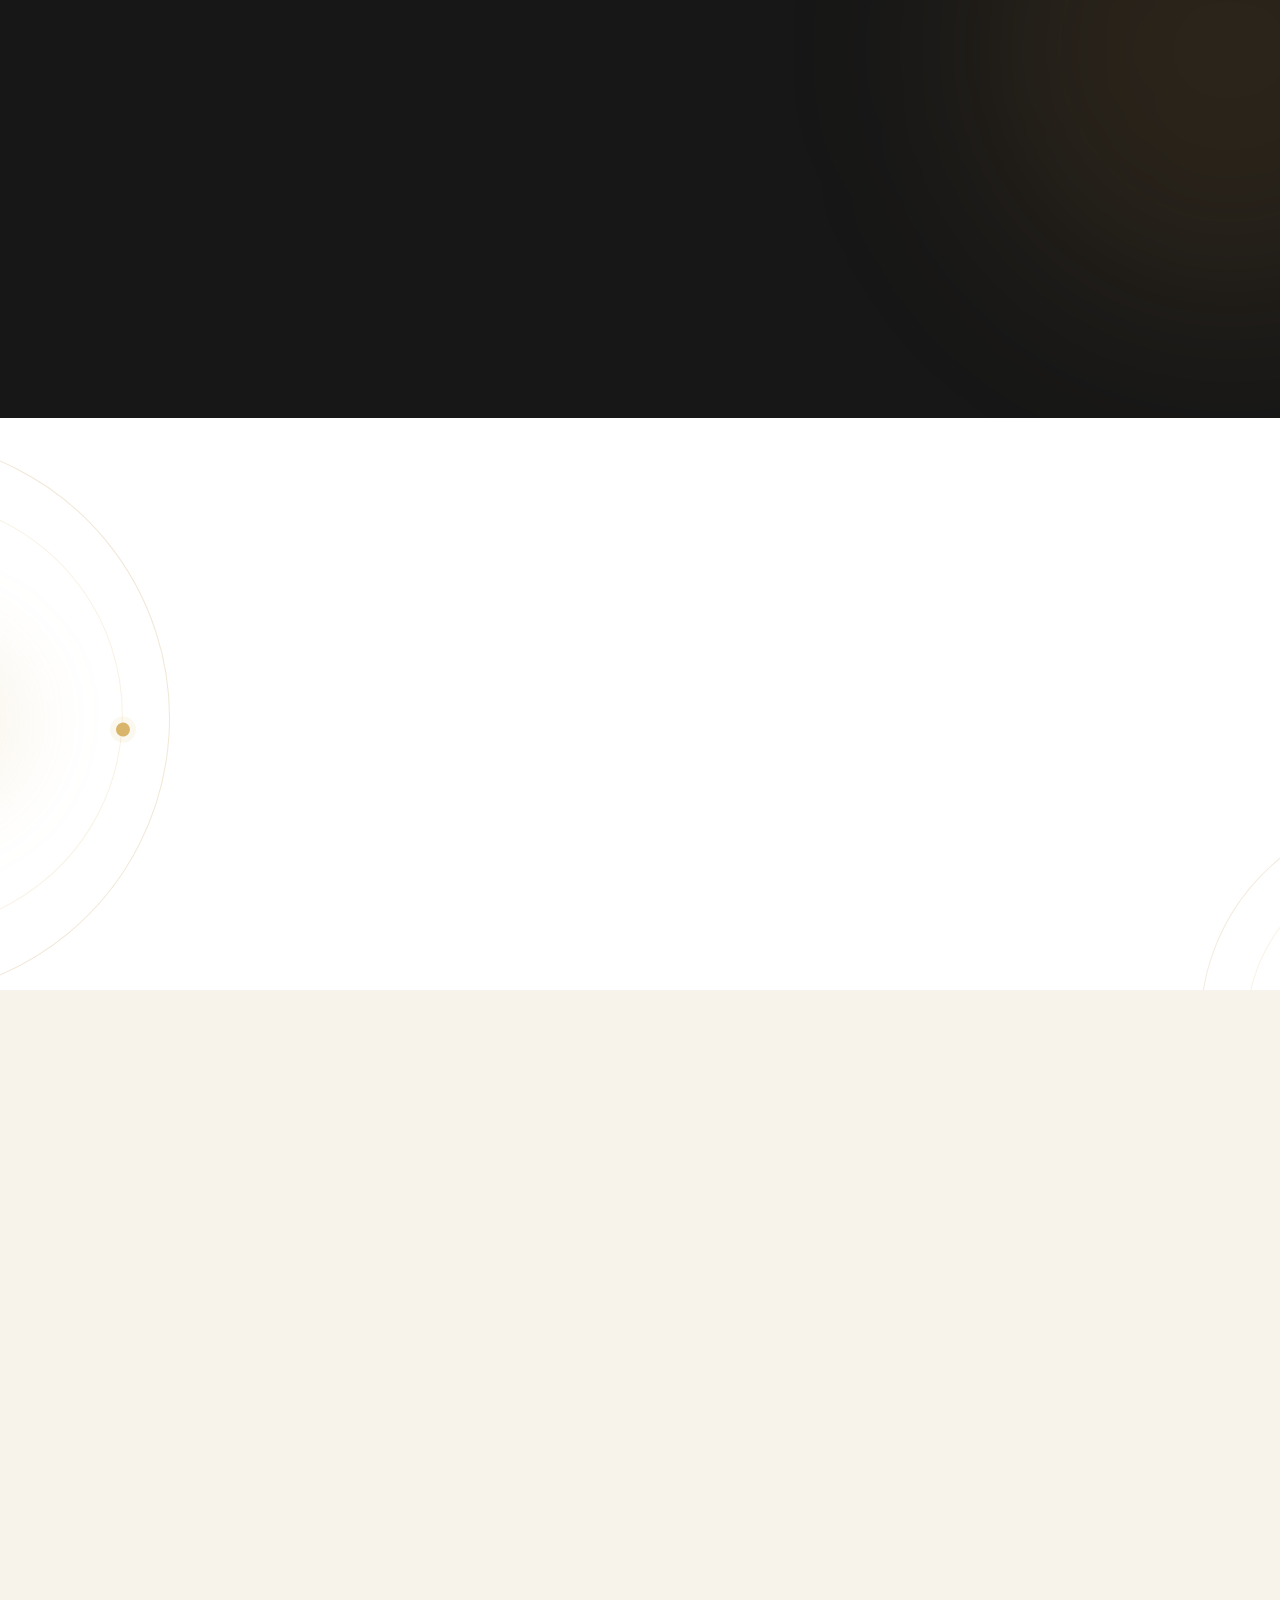
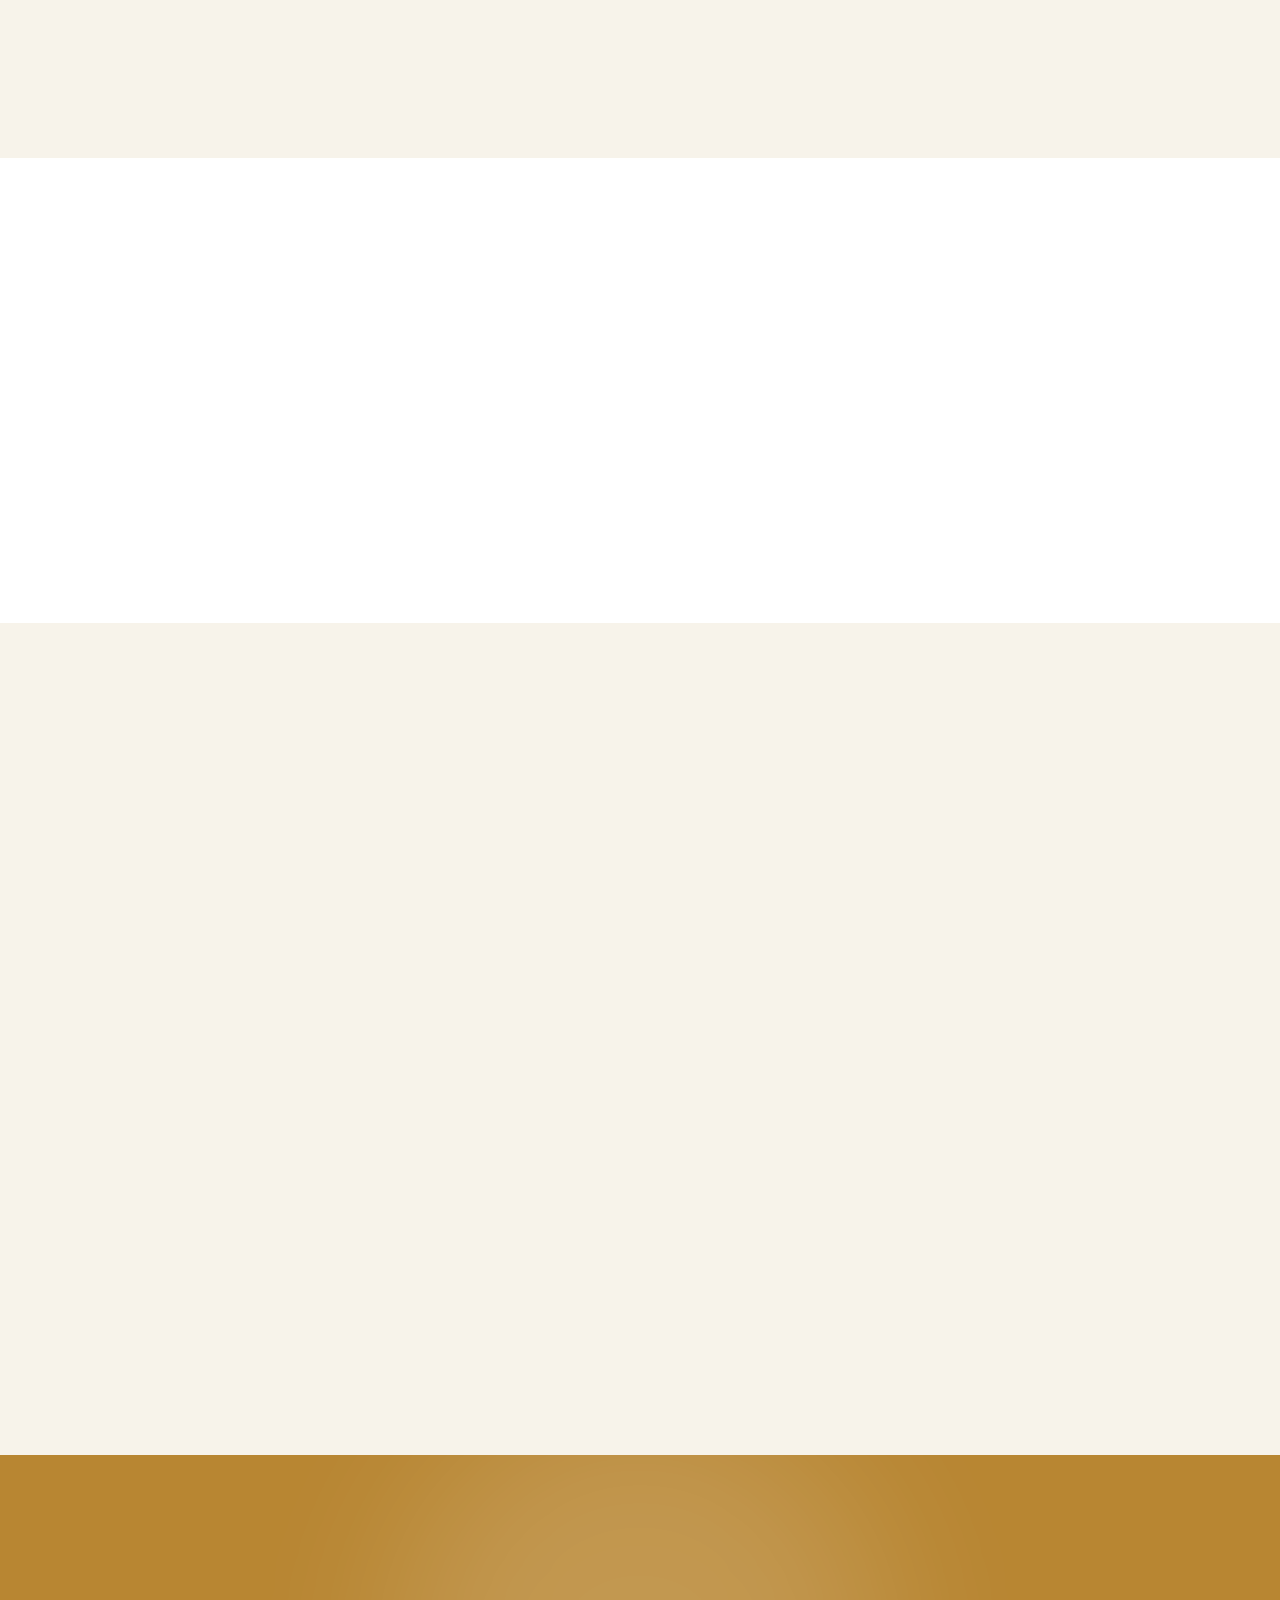
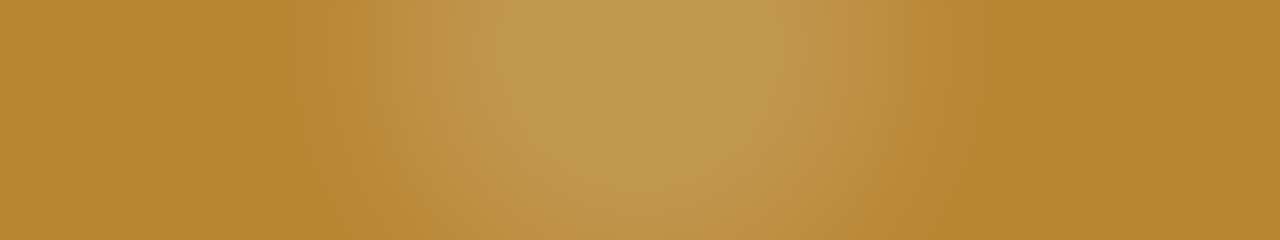
==== about.html @ b4f4b282 "Add files via upload" ====
<!DOCTYPE html>
<html lang="en">

<head>

    <meta charset="UTF-8">

    <meta name="viewport"
        content="width=device-width, initial-scale=1.0">


    <!-- =====================================================
         SEO
         ===================================================== -->

    <meta name="description"
        content="Learn about AI Matrix Institute, a technology-focused education institute built around strong foundations, practical learning and modern technology education.">

    <meta name="keywords"
        content="AI Matrix Institute, Artificial Intelligence Institute, Machine Learning Institute, Data Science Institute, Generative AI Education">

    <meta name="author"
        content="AI Matrix Institute">


    <title>
        About | AI Matrix Institute
    </title>


    <!-- =====================================================
         STYLESHEET
         ===================================================== -->

    <link rel="stylesheet"
        href="css/style.css">


    <!-- =====================================================
         GOOGLE FONTS
         ===================================================== -->

    <link rel="preconnect"
        href="https://fonts.googleapis.com">

    <link rel="preconnect"
        href="https://fonts.gstatic.com"
        crossorigin>

    <link
        href="https://fonts.googleapis.com/css2?family=DM+Sans:wght@400;500;600;700&family=Playfair+Display:wght@500;600;700&display=swap"
        rel="stylesheet">

</head>


<body>


    <!-- =====================================================
         SHARED NAVBAR
         ===================================================== -->

    <div id="site-navbar"></div>



    <!-- =====================================================
         MAIN CONTENT
         ===================================================== -->

    <main>


        <!-- =================================================
             ABOUT HERO
             ================================================= -->

        <section class="page-hero about-page-hero">

            <div class="container page-hero-grid">


                <div class="page-hero-content reveal">


                    <!-- ================= EYEBROW ================= -->

                    <div class="eyebrow">

                        <span class="eyebrow-line"></span>

                        <span>
                            ABOUT AI MATRIX INSTITUTE
                        </span>

                    </div>



                    <!-- ================= HEADING ================= -->

                    <h1
                        class="about-hero-title"
                        style="
                            font-size: clamp(3rem, 5.5vw, 5.4rem);
                            line-height: 0.98;
                        "
                    >

                        <span class="about-hero-line">
                            Building the minds
                        </span>

                        <span class="about-hero-line">
                            behind tomorrow's technology.
                        </span>

                    </h1>



                    <!-- ================= DESCRIPTION ================= -->

                    <p>

                        A technology-focused learning institution
                        built around strong foundations, practical
                        learning and the skills needed to navigate
                        a rapidly evolving technological world.

                    </p>

                </div>

            </div>

        </section>



        <!-- =================================================
             OUR WHY
             ================================================= -->

        <section class="about-story section">

            <!-- ================= DECORATIVE ORBITS ================= -->

            <div class="about-story-decoration about-story-orbit-left">
                <span></span>
            </div>

            <div class="about-story-decoration about-story-orbit-right">
                <span></span>
            </div>


            <div class="container about-story-grid">


                <!-- ================= SECTION HEADING ================= -->

                <div class="about-story-heading reveal">


                    <!-- ================= DECORATIVE LABEL ================= -->

                    <div class="about-story-label">

                        <span class="about-story-label-line"></span>

                        <span>
                            OUR WHY
                        </span>

                    </div>



                    <!-- ================= HEADING ================= -->

                    <h2 class="about-story-title">

                        Technology is changing.

                        <span>
                            Education must keep up.
                        </span>

                    </h2>



                    <!-- ================= DECORATIVE ACCENT ================= -->

                    <div class="about-story-accent">

                        <span class="about-story-accent-dot"></span>

                        <span class="about-story-accent-line"></span>

                    </div>

                </div>



                <!-- ================= CONTENT ================= -->

                <div class="about-story-content reveal">

                    <p>

                        AI Matrix Institute is a technology-focused
                        education initiative built around a simple belief:
                        learning technology should go beyond theory.

                    </p>


                    <p>

                        Students often learn concepts in an academic
                        environment but have limited opportunities to
                        apply those concepts through practical work.
                        At the same time, Artificial Intelligence and
                        emerging technologies are rapidly changing the
                        skills required in the modern workplace.

                    </p>


                    <p>

                        We aim to bridge this gap by combining strong
                        conceptual foundations with practical learning,
                        helping learners understand technology and
                        develop the ability to apply what they learn.

                    </p>

                </div>

            </div>

        </section>



        <!-- =================================================
             WHY AI MATRIX INSTITUTE
             ================================================= -->

        <section class="about-name section">

            <div class="container">


                <!-- ================= INTRO ================= -->

                <div class="about-name-intro reveal">

                    <span class="small-label">
                        WHY AI MATRIX INSTITUTE
                    </span>


                    <h2>

                        AI is the technology.

                        <span>
                            Matrix is the foundation.
                        </span>

                    </h2>


                    <p>

                        The name reflects the relationship between
                        modern intelligent technology and the fundamental
                        disciplines that make it possible.

                    </p>

                </div>



                <!-- ================= AI + MATRIX CONCEPT ================= -->

                <div class="ai-matrix-concept reveal">


                    <!-- ================= AI ================= -->

                    <div class="ai-matrix-block ai-matrix-ai">

                        <div class="ai-matrix-label">
                            AI
                        </div>


                        <div class="ai-matrix-description">

                            <span>
                                THE TECHNOLOGY
                            </span>


                            <p>

                                Artificial Intelligence, Machine Learning,
                                Generative AI, Automation and emerging
                                technologies.

                            </p>

                        </div>

                    </div>



                    <!-- ================= CONNECTION ================= -->

                    <div class="ai-matrix-connector">

                        <span>
                            +
                        </span>

                    </div>



                    <!-- ================= MATRIX ================= -->

                    <div class="ai-matrix-block ai-matrix-foundation">

                        <div class="ai-matrix-label">
                            MATRIX
                        </div>


                        <div class="ai-matrix-description">

                            <span>
                                THE FOUNDATION
                            </span>


                            <p>

                                Mathematics, logic, data, algorithms,
                                programming and systems thinking.

                            </p>

                        </div>

                    </div>

                </div>

            </div>

        </section>



        <!-- =================================================
             LEARNING THROUGH DOING
             ================================================= -->

        <section class="about-practice section">

            <div class="container about-practice-grid">


                <!-- ================= HEADING ================= -->

                <div class="about-practice-heading reveal">

                    <span class="small-label">
                        LEARNING THROUGH DOING
                    </span>


                    <h2>

                        Practical learning

                        <span>
                            starts from day one.
                        </span>

                    </h2>

                </div>



                <!-- ================= CONTENT ================= -->

                <div class="about-practice-content reveal">

                    <p>

                        Practical work should not be something that happens
                        only after the theory is finished.

                    </p>


                    <p>

                        At AI Matrix Institute, learners are encouraged to
                        apply concepts throughout their learning journey.
                        Smaller <strong>tasks</strong> help reinforce
                        individual concepts and develop practical
                        understanding from the beginning.

                    </p>


                    <p>

                        Larger <strong>projects</strong> bring multiple
                        concepts together and give learners the opportunity
                        to apply what they have learned in a more complete
                        context.

                    </p>

                </div>

            </div>

        </section>



        <!-- =================================================
             HOW WE TEACH
             ================================================= -->

        <section class="about-learning section">

            <div class="container">


                <!-- ================= HEADER ================= -->

                <div class="about-learning-header reveal">

                    <span class="small-label">
                        HOW WE TEACH
                    </span>


                    <h2>

                        Different ways to learn.

                        <span>
                            One learning philosophy.
                        </span>

                    </h2>


                    <p>

                        AI Matrix Institute currently offers multiple
                        learning formats while keeping the focus on
                        conceptual understanding and practical application.

                    </p>

                </div>



                <!-- ================= LEARNING FORMATS ================= -->

                <div class="learning-format-grid">


                    <!-- ================= CLASSROOM ================= -->

                    <article class="learning-format-card reveal">

                        <span class="learning-format-number">
                            01
                        </span>


                        <span class="learning-format-label">
                            CLASSROOM
                        </span>


                        <h3>
                            Learn together.
                        </h3>


                        <p>

                            Instructor-led classroom learning with direct
                            interaction, explanation and practical work.

                        </p>

                    </article>



                    <!-- ================= ONLINE ================= -->

                    <article class="learning-format-card reveal">

                        <span class="learning-format-number">
                            02
                        </span>


                        <span class="learning-format-label">
                            ONLINE
                        </span>


                        <h3>
                            Learn from anywhere.
                        </h3>


                        <p>

                            Structured online learning for learners who
                            prefer to study remotely.

                        </p>

                    </article>



                    <!-- ================= HYBRID ================= -->

                    <article class="learning-format-card reveal">

                        <span class="learning-format-number">
                            03
                        </span>


                        <span class="learning-format-label">
                            HYBRID
                        </span>


                        <h3>
                            Combine both.
                        </h3>


                        <p>

                            A combination of classroom and online learning,
                            bringing together interaction and flexibility.

                        </p>

                    </article>

                </div>

            </div>

        </section>



        <!-- =================================================
             INSTRUCTOR
             ================================================= -->

        <!--

            INSTRUCTOR SECTION RESERVED FOR FUTURE USE.

            This section will be added once the instructor/founder
            information, photograph and professional profile are ready.

        -->



        <!-- =================================================
             FINAL CTA
             ================================================= -->

        <section class="cta-section about-final-cta">

            <div class="cta-glow"></div>


            <div class="container cta-content about-cta-content reveal">


                <!-- ================= LABEL ================= -->

                <span class="small-label">
                    BEGIN YOUR JOURNEY
                </span>



                <!-- ================= HEADING ================= -->

                <h2>

                    Learn what is

                    <span>
                        shaping tomorrow.
                    </span>

                </h2>



                <!-- ================= DESCRIPTION ================= -->

                <p>

                    Explore the courses available at
                    AI Matrix Institute and start building
                    your technology foundation.

                </p>



                <!-- ================= BUTTONS ================= -->

                <div class="cta-buttons">


                    <a
                        href="enroll.html"
                        class="btn btn-dark">

                        Enroll Now

                    </a>


                    <a
                        href="courses.html"
                        class="btn btn-dark">

                        Explore Courses

                    </a>

                </div>

            </div>

        </section>

    </main>



    <!-- =====================================================
         SHARED FOOTER
         ===================================================== -->

    <div id="site-footer"></div>



    <!-- =====================================================
         JAVASCRIPT
         ===================================================== -->

    <script src="js/script.js"></script>

</body>

</html>
---- css/style.css ----
/* =========================================================
   AI MATRIX INSTITUTE
   Main Stylesheet
   ========================================================= */


/* ================= ROOT ================= */

:root {

    --cream: #F7F3EA;
    --cream-dark: #EEE8DB;

    --white: #FFFFFF;

    --black: #171717;
    --black-soft: #252525;

    --gray: #66635D;
    --gray-light: #A6A19A;

    --gold: #B88632;
    --gold-light: #D8B56A;
    --gold-pale: #E8D3A5;

    --border: rgba(23, 23, 23, 0.12);

    --container: 1200px;

    --radius: 18px;
    --radius-small: 10px;

}


/* ================= RESET ================= */

* {
    margin: 0;
    padding: 0;
    box-sizing: border-box;
}


html {
    scroll-behavior: smooth;
}


body {
    font-family: "DM Sans", sans-serif;
    background: var(--cream);
    color: var(--black);
    line-height: 1.6;
    overflow-x: hidden;
}


body.modal-open {
    overflow: hidden;
}


img {
    max-width: 100%;
    display: block;
}


a {
    color: inherit;
    text-decoration: none;
}


button {
    font-family: inherit;
}


.container {
    width: min(90%, var(--container));
    margin: auto;
}


.section {
    padding: 110px 0;
}


/* =========================================================
   TYPOGRAPHY
   ========================================================= */

h1,
h2,
h3 {
    line-height: 1.1;
}


h1,
h2 {
    font-family: "Playfair Display", serif;
    font-weight: 600;
}


h1 {
    font-size: clamp(3.5rem, 7vw, 6.5rem);
    letter-spacing: -0.045em;
}


h2 {
    font-size: clamp(2.5rem, 5vw, 4.5rem);
    letter-spacing: -0.035em;
}


h3 {
    font-size: 1.3rem;
}


p {
    color: var(--gray);
}


/* =========================================================
   SHARED NAVBAR
   ========================================================= */

.site-navbar,
.navbar {
    position: relative;
    z-index: 1000;
    background: rgba(247, 243, 234, 0.94);
    backdrop-filter: blur(15px);
    border-bottom: 1px solid var(--border);
}


.nav-container {
    width: min(94%, 1380px);
    margin: auto;
    min-height: 88px;
    display: flex;
    align-items: center;
    gap: 35px;
    position: relative;
}


/* ================= BRAND ================= */

.brand {
    display: flex;
    align-items: center;
    gap: 13px;
    margin-right: auto;
    flex-shrink: 0;
    text-decoration: none;
}


.brand img,
.brand-logo {
    width: 55px;
    height: 55px;
    object-fit: contain;
}


.brand-text {
    display: flex;
    flex-direction: column;
    justify-content: center;
    line-height: 1;
}


.brand-name {
    font-size: 1.1rem;
    font-weight: 700;
    letter-spacing: 0.14em;
    white-space: nowrap;
}


.brand-subtitle {
    margin-top: 5px;
    font-size: 0.55rem;
    letter-spacing: 0.5em;
    color: var(--gold);
    white-space: nowrap;
}


/* ================= CENTER NAVIGATION ================= */

.desktop-nav {
    position: absolute;
    left: 50%;
    transform: translateX(-50%);
    display: flex;
    align-items: center;
    gap: 28px;
    white-space: nowrap;
}


.desktop-nav a {
    font-size: 0.85rem;
    font-weight: 600;
    color: #555;
    position: relative;
    padding: 5px 0;
}


.desktop-nav a::after {
    content: "";
    position: absolute;
    left: 0;
    bottom: 0;
    width: 0;
    height: 1px;
    background: var(--gold);
    transition: 0.3s;
}


.desktop-nav a:hover,
.desktop-nav a.active {
    color: var(--black);
}


.desktop-nav a:hover::after,
.desktop-nav a.active::after {
    width: 100%;
}


/* ================= ENQUIRE BUTTON ================= */

.nav-enroll {
    margin-left: auto;
    background: var(--black);
    color: var(--white);
    padding: 13px 22px;
    font-size: 0.78rem;
    font-weight: 700;
    letter-spacing: 0.05em;
    border-radius: var(--radius-small);
    transition: 0.3s;
    flex-shrink: 0;

    border: none;
    font-family: inherit;
    line-height: normal;
    cursor: pointer;
    appearance: none;
    -webkit-appearance: none;
}


.nav-enroll:hover {
    background: var(--gold);
}


/* ================= MOBILE MENU BUTTON ================= */

.menu-toggle,
.mobile-menu-toggle {
    display: none;
    border: none;
    background: transparent;
    cursor: pointer;
    padding: 5px;
}


.menu-toggle span,
.mobile-menu-toggle span {
    display: block;
    width: 25px;
    height: 2px;
    background: var(--black);
    margin: 5px;
}


/* ================= MOBILE NAVIGATION ================= */

.mobile-nav {
    display: none;
}


.mobile-nav.open {
    display: flex;
    flex-direction: column;
}


/* =========================================================
   HERO
   ========================================================= */

.hero {
    min-height: calc(100vh - 88px);
    display: flex;
    align-items: center;
    position: relative;
    overflow: hidden;
}


.hero::before {
    content: "";
    position: absolute;
    width: 600px;
    height: 600px;
    border-radius: 50%;
    background: rgba(216, 181, 106, 0.12);
    filter: blur(100px);
    top: -250px;
    right: -150px;
}


.hero-container {
    width: min(90%, 1250px);
    margin: auto;
    display: grid;
    grid-template-columns: 1.05fr 0.95fr;
    align-items: center;
    gap: 50px;
    padding: 90px 0;
}


.eyebrow {
    display: flex;
    align-items: center;
    gap: 12px;
    color: var(--gold);
    font-size: 0.72rem;
    font-weight: 700;
    letter-spacing: 0.2em;
    margin-bottom: 28px;
}


.eyebrow-line {
    width: 35px;
    height: 1px;
    background: var(--gold);
}


.hero h1 {
    max-width: 760px;
}


.hero h1 span {
    display: block;
    color: var(--gold);
}


.hero-description {
    max-width: 650px;
    font-size: 1.1rem;
    margin-top: 30px;
}


.hero-buttons {
    display: flex;
    flex-wrap: wrap;
    gap: 14px;
    margin-top: 38px;
}


.btn {
    display: inline-flex;
    align-items: center;
    justify-content: center;
    gap: 15px;
    padding: 16px 27px;
    font-size: 0.82rem;
    font-weight: 700;
    letter-spacing: 0.04em;
    border-radius: var(--radius-small);
    transition: 0.3s;
}


.btn-primary {
    background: var(--black);
    color: white;
}


.btn-primary:hover {
    background: var(--gold);
    transform: translateY(-2px);
}


.btn-secondary {
    border: 1px solid var(--border);
}


.btn-secondary:hover {
    border-color: var(--gold);
    color: var(--gold);
}


.hero-note {
    display: flex;
    align-items: center;
    gap: 10px;
    margin-top: 35px;
    font-size: 0.78rem;
    color: var(--gray);
}


.gold-dot {
    width: 7px;
    height: 7px;
    border-radius: 50%;
    background: var(--gold);
}


/* =========================================================
   HERO VISUAL
   AI MATRIX / INTERCONNECTED LEARNING DOMAINS
   ========================================================= */

.hero-matrix-visual {
    min-height: 520px;
    position: relative;
    display: flex;
    align-items: center;
    justify-content: center;
    overflow: hidden;
}


/* ================= DECORATIVE ORBITS ================= */

.matrix-orbit {
    position: absolute;
    border: 1px solid rgba(184, 134, 50, 0.18);
    border-radius: 50%;
    pointer-events: none;
}


.matrix-orbit-one {
    width: 430px;
    height: 430px;
    transform: rotate(15deg);
}


.matrix-orbit-two {
    width: 340px;
    height: 340px;
    transform: rotate(-25deg);
    border-color: rgba(216, 181, 106, 0.22);
}


.matrix-orbit-three {
    width: 550px;
    height: 210px;
    transform: rotate(-25deg);
    border-color: rgba(184, 134, 50, 0.12);
}


/* ================= VISUAL HEADER ================= */

.matrix-visual-header {
    position: absolute;
    top: 18px;
    left: 18px;
    right: 18px;
    display: flex;
    justify-content: space-between;
    align-items: center;
    z-index: 8;
}


.matrix-visual-header span:first-child {
    color: var(--gold);
    font-size: 0.68rem;
    font-weight: 700;
    letter-spacing: 0.2em;
}


.matrix-visual-header span:last-child {
    color: var(--gray-light);
    font-size: 0.55rem;
    font-weight: 700;
    letter-spacing: 0.14em;
}


/* ================= CONNECTION SYSTEM ================= */

.matrix-connections {
    position: absolute;
    inset: 0;
    z-index: 1;
    pointer-events: none;
}


.matrix-line {
    position: absolute;
    height: 1px;
    background: linear-gradient(
        to right,
        transparent,
        rgba(184, 134, 50, 0.38),
        transparent
    );
    transform-origin: center;
}


.matrix-line-top {
    width: 175px;
    top: 27%;
    left: 50%;
    transform: translateX(-50%) rotate(0deg);
}


.matrix-line-left {
    width: 155px;
    top: 50%;
    left: 18%;
    transform: rotate(26deg);
}


.matrix-line-right {
    width: 155px;
    top: 50%;
    right: 18%;
    transform: rotate(-26deg);
}


.matrix-line-bottom {
    width: 175px;
    bottom: 27%;
    left: 50%;
    transform: translateX(-50%);
}


.matrix-line-diagonal-left {
    width: 170px;
    top: 50%;
    left: 25%;
    transform: rotate(-25deg);
}


.matrix-line-diagonal-right {
    width: 170px;
    top: 50%;
    right: 25%;
    transform: rotate(25deg);
}


/* ================= CONNECTION NODES ================= */

.matrix-connections::before,
.matrix-connections::after {
    content: "";
    position: absolute;
    width: 8px;
    height: 8px;
    border-radius: 50%;
    background: var(--gold-light);
    box-shadow:
        0 0 0 5px rgba(216, 181, 106, 0.08);
}


.matrix-connections::before {
    top: 27%;
    left: 50%;
    transform: translate(-50%, -50%);
}


.matrix-connections::after {
    bottom: 27%;
    left: 50%;
    transform: translate(-50%, 50%);
}


/* ================= LEARNING DOMAIN NODES ================= */

.matrix-domain {
    position: absolute;
    min-width: 125px;
    padding: 13px 15px;
    background: rgba(255, 255, 255, 0.68);
    border: 1px solid rgba(184, 134, 50, 0.28);
    border-radius: 12px;
    backdrop-filter: blur(8px);
    z-index: 5;
    transition:
        transform 0.35s ease,
        border-color 0.35s ease,
        box-shadow 0.35s ease,
        background 0.35s ease;
}


.matrix-domain:hover {
    transform: translateY(-4px);
    border-color: var(--gold);
    background: rgba(255, 255, 255, 0.9);
    box-shadow:
        0 12px 30px rgba(23, 23, 23, 0.08);
}


.matrix-domain-number {
    display: block;
    color: var(--gold);
    font-size: 0.52rem;
    font-weight: 700;
    letter-spacing: 0.14em;
    margin-bottom: 5px;
}


.matrix-domain-name {
    display: block;
    color: var(--black);
    font-size: 0.62rem;
    font-weight: 700;
    letter-spacing: 0.08em;
    line-height: 1.35;
}


/* ================= DOMAIN POSITIONS ================= */

.matrix-domain-programming {
    top: 21%;
    left: 8%;
}


.matrix-domain-data {
    top: 39%;
    left: 2%;
}


.matrix-domain-ml {
    top: 68%;
    left: 12%;
}


.matrix-domain-genai {
    top: 39%;
    right: 2%;
}


.matrix-domain-automation {
    top: 68%;
    right: 12%;
}


/* ================= CENTRAL AI CORE ================= */

.matrix-core {
    width: 165px;
    height: 165px;
    position: absolute;
    left: 50%;
    top: 50%;
    transform: translate(-50%, -50%);
    z-index: 6;
    display: flex;
    align-items: center;
    justify-content: center;
}


.matrix-core-ring {
    position: absolute;
    border-radius: 50%;
    border: 1px solid rgba(184, 134, 50, 0.45);
}


.matrix-core-ring-one {
    width: 165px;
    height: 165px;
}


.matrix-core-ring-two {
    width: 130px;
    height: 130px;
    border-color: rgba(216, 181, 106, 0.32);
}


.matrix-core-inner {
    width: 88px;
    height: 88px;
    border-radius: 50%;
    background: var(--black);
    border: 1px solid var(--gold);
    display: flex;
    align-items: center;
    justify-content: center;
    box-shadow:
        0 12px 35px rgba(23, 23, 23, 0.12);
    position: relative;
    z-index: 3;
}


.matrix-core-inner::before {
    content: "";
    position: absolute;
    inset: -7px;
    border-radius: 50%;
    border: 1px solid rgba(216, 181, 106, 0.20);
}


.matrix-core-label {
    color: var(--gold-light);
    font-family: "Playfair Display", serif;
    font-size: 2.1rem;
    line-height: 1;
}


/* ================= VISUAL FOOTER ================= */

.matrix-visual-footer {
    position: absolute;
    bottom: 17px;
    left: 18px;
    right: 18px;
    display: flex;
    align-items: center;
    gap: 12px;
    z-index: 8;
}


.matrix-visual-footer > span {
    color: var(--gray-light);
    font-size: 0.52rem;
    font-weight: 700;
    letter-spacing: 0.16em;
    white-space: nowrap;
}


.matrix-visual-footer > span:last-child {
    color: var(--gold);
}


.matrix-footer-line {
    flex: 1;
    height: 1px;
    background: rgba(184, 134, 50, 0.25);
}


/* =========================================================
   INTRO STRIP
   ========================================================= */

.intro-strip {
    background: var(--black);
    color: white;
    padding: 90px 0;
}


.intro-grid {
    display: grid;
    grid-template-columns: 1fr 1fr;
    gap: 100px;
    align-items: center;
}


.small-label {
    display: inline-block;
    color: var(--gold);
    font-size: 0.7rem;
    font-weight: 700;
    letter-spacing: 0.2em;
    margin-bottom: 20px;
}


.intro-strip h2 {
    max-width: 600px;
}


.intro-strip h2 span {
    color: var(--gold-light);
}


.intro-text {
    border-left: 1px solid rgba(216, 181, 106, 0.4);
    padding-left: 35px;
}


.intro-text p {
    color: #bcb8b0;
    font-size: 1.05rem;
}


/* =========================================================
   SECTION HEADING
   ========================================================= */

.section-heading {
    display: flex;
    justify-content: space-between;
    align-items: end;
    gap: 40px;
    margin-bottom: 60px;
}


.section-heading h2 {
    max-width: 650px;
}


.section-heading h2 span {
    color: var(--gold);
}


.text-link {
    color: var(--gold);
    font-size: 0.8rem;
    font-weight: 700;
    white-space: nowrap;
}


.text-link:hover {
    text-decoration: underline;
}


/* =========================================================
   DOMAIN CARDS
   ========================================================= */

.domain-grid {
    display: grid;
    grid-template-columns: repeat(4, 1fr);
    gap: 18px;
}


.domain-card {
    background: rgba(255,255,255,0.38);
    border: none;
    border-bottom: 1px solid var(--border);
    padding: 35px;
    min-height: 330px;
    position: relative;
    border-radius: var(--radius);
}


.card-number {
    position: absolute;
    top: 25px;
    right: 25px;
    font-size: 0.7rem;
    color: #aaa;
}


.domain-icon {
    width: 55px;
    height: 55px;
    border: 1px solid var(--gold);
    border-radius: var(--radius-small);
    display: flex;
    justify-content: center;
    align-items: center;
    color: var(--gold);
    font-size: 0.68rem;
    font-weight: 700;
    margin-bottom: 35px;
}


.domain-card h3 {
    margin-bottom: 15px;
}


.domain-card p {
    font-size: 0.9rem;
    max-width: 300px;
}


.card-link {
    position: absolute;
    bottom: 30px;
    left: 35px;
    color: var(--gold);
    font-size: 0.75rem;
    font-weight: 700;
}


.card-link span {
    margin-left: 7px;
}


/* =========================================================
   WHY SECTION
   ========================================================= */

.why-section {
    background: var(--white);
}


.why-grid {
    display: grid;
    grid-template-columns: 0.85fr 1.15fr;
    gap: 100px;
    align-items: center;
}


.why-visual {
    display: flex;
    justify-content: center;
}


.gold-frame {
    width: 370px;
    height: 470px;
    border: 1px solid var(--gold);
    border-radius: var(--radius);
    padding: 18px;
    position: relative;
}


.gold-frame::before {
    content: "";
    position: absolute;
    inset: 18px;
    background: var(--black);
    border-radius: calc(var(--radius) - 4px);
}


.frame-content {
    position: relative;
    z-index: 2;
    height: 100%;
    padding: 35px;
    display: flex;
    flex-direction: column;
    justify-content: center;
}


.frame-small {
    color: var(--gold-light);
    font-size: 0.6rem;
    letter-spacing: 0.2em;
    margin-bottom: 40px;
}


.frame-big {
    font-family: "Playfair Display", serif;
    font-size: 3.7rem;
    color: white;
}


.gold-text {
    color: var(--gold-light);
}


.frame-line {
    height: 1px;
    background: rgba(216,181,106,0.4);
    margin: 12px 0;
}


.why-content h2 span {
    display: block;
    color: var(--gold);
}


.why-content > p {
    max-width: 650px;
    margin-top: 25px;
}


.feature-list {
    margin-top: 40px;
}


.feature {
    display: grid;
    grid-template-columns: 50px 1fr;
    gap: 20px;
    padding: 22px 0;
    border-top: 1px solid var(--border);
}


.feature-number {
    color: var(--gold);
    font-size: 0.7rem;
    font-weight: 700;
}


.feature h3 {
    font-size: 1rem;
    margin-bottom: 5px;
}


.feature p {
    font-size: 0.85rem;
}


/* =========================================================
   LEARNING THROUGH DOING
   ========================================================= */

.learning-process {
    background: var(--cream);
    padding: 64px 0;
}


.learning-process-intro {
    max-width: 850px;
    margin-top: 0;
    margin-bottom: 34px;
}


.learning-process-intro p {
    font-size: 0.98rem;
    line-height: 1.65;
    color: var(--gray);
}


/* =========================================================
   LEARNING ROADMAP
   ========================================================= */

.learning-process-roadmap {
    position: relative;
    display: grid;
    grid-template-columns: repeat(4, 1fr);
    gap: 0;
    padding-top: 5px;
    margin-top: 0;
}


.roadmap-line {
    position: absolute;
    top: 31px;
    left: 12.5%;
    right: 12.5%;
    height: 1px;
    background: var(--gold-pale);
    z-index: 0;
}


.roadmap-step {
    position: relative;
    z-index: 2;
    padding: 0 28px;
    text-align: center;
}


.roadmap-step:not(:last-child) {
    border-right: 1px solid rgba(23, 23, 23, 0.08);
}


.roadmap-marker {
    width: 62px;
    height: 62px;
    margin: 0 auto;
    border: 1px solid var(--gold);
    border-radius: 50%;
    background: var(--cream);
    display: flex;
    align-items: center;
    justify-content: center;
    position: relative;
    z-index: 3;
    transition:
        background 0.35s ease,
        transform 0.35s ease,
        box-shadow 0.35s ease;
}


.roadmap-marker span {
    color: var(--gold);
    font-size: 0.68rem;
    font-weight: 700;
    letter-spacing: 0.08em;
}


.roadmap-content {
    margin-top: 38px;
}


.roadmap-label {
    display: inline-block;
    color: var(--gold);
    font-size: 0.58rem;
    font-weight: 700;
    letter-spacing: 0.18em;
    margin-bottom: 12px;
}


.roadmap-content h3 {
    font-family: "Playfair Display", serif;
    font-size: 1.55rem;
    line-height: 1.2;
    margin-bottom: 15px;
}


.roadmap-content p {
    max-width: 245px;
    margin: 0 auto;
    font-size: 0.82rem;
    line-height: 1.75;
    color: var(--gray);
}


/* =========================================================
   ROADMAP HOVER
   ========================================================= */

.roadmap-step:hover .roadmap-marker {
    background: var(--black);
    transform: translateY(-4px);
    box-shadow: 0 10px 25px rgba(23, 23, 23, 0.08);
}


.roadmap-step:hover .roadmap-marker span {
    color: var(--gold-light);
}


.roadmap-step:hover .roadmap-content h3 {
    color: var(--gold);
}


/* =========================================================
   LEARNING PROGRESSION NOTE
   ========================================================= */

.learning-process-note {
    display: none;
}


/* =========================================================
   AUDIENCE
   ========================================================= */

.audience-section {
    background: var(--black);
    color: white;
    padding: 110px 0;
}


.audience-grid {
    display: grid;
    grid-template-columns: 0.8fr 1.2fr;
    gap: 100px;
}


.audience-heading h2 {
    max-width: 500px;
}


.audience-heading h2 span {
    display: block;
    color: var(--gold-light);
}


.audience-items {
    border-top: 1px solid rgba(255,255,255,0.15);
}


.audience-item {
    display: grid;
    grid-template-columns: 50px 1fr;
    gap: 20px;
    padding: 30px 0;
    border-bottom: 1px solid rgba(255,255,255,0.15);
}


.audience-item > span {
    color: var(--gold);
    font-size: 0.7rem;
    font-weight: 700;
}


.audience-item h3 {
    margin-bottom: 7px;
}


.audience-item p {
    color: #aaa;
    font-size: 0.85rem;
}


/* =========================================================
   CTA
   ========================================================= */

.cta-section {
    position: relative;
    overflow: hidden;
    background: var(--gold);
    padding: 48px 0;
    text-align: center;
}


.cta-glow {
    position: absolute;
    width: 500px;
    height: 500px;
    border-radius: 50%;
    background: rgba(255,255,255,0.15);
    filter: blur(80px);
    left: 50%;
    top: 50%;
    transform: translate(-50%, -50%);
}


.cta-content {
    position: relative;
    z-index: 2;
}


.cta-section .small-label {
    color: var(--black);
    margin-bottom: 12px;
}


.cta-section h2 {
    color: var(--black);
    font-size: clamp(2.4rem, 4vw, 3.7rem);
    line-height: 1.08;
}


.cta-section h2 span {
    display: block;
}


.cta-section p {
    color: rgba(23,23,23,0.7);
    margin: 17px auto 0;
    max-width: 520px;
    line-height: 1.7;
}


.cta-buttons {
    display: flex;
    justify-content: center;
    gap: 12px;
    margin-top: 25px;
}


/* ================= CTA BUTTONS ================= */

.btn-dark {
    background: var(--black);
    color: var(--white);
    border: 1px solid var(--black);
}


.btn-dark:hover {
    background: var(--black-soft);
    color: var(--white);
    transform: translateY(-2px);
}


.btn-light,
.btn-outline-light {
    background: var(--black);
    color: var(--white);
    border: 1px solid var(--black);
}


.btn-light:hover,
.btn-outline-light:hover {
    background: var(--black-soft);
    color: var(--white);
    transform: translateY(-2px);
}


/* =========================================================
   COMPACT ABOUT CTA
   ========================================================= */

.about-final-cta {
    padding: 58px 0;
}


.about-cta-content {
    max-width: 720px;
    margin: auto;
}


.about-cta-content .small-label {
    margin-bottom: 10px;
}


.about-cta-content h2 {
    font-size: clamp(2.15rem, 3.5vw, 3.15rem);
    line-height: 1.08;
    margin-bottom: 12px;
}


.about-cta-content p {
    max-width: 540px;
    margin: 0 auto;
    line-height: 1.6;
}


.about-cta-content .cta-buttons {
    margin-top: 20px;
}


/* =========================================================
   SHARED FOOTER
   ========================================================= */

.site-footer,
.footer {
    background: #111;
    color: white;
    padding: 70px 0 0;
}


.footer-main,
.footer-grid {
    display: grid;
    grid-template-columns: 1.6fr repeat(3, 1fr);
    gap: 60px;
    padding-bottom: 60px;
}


.footer-institute {
    max-width: 300px;
}


.footer-label,
.footer-column h4 {
    display: block;
    color: var(--gold-light);
    font-size: 0.7rem;
    font-weight: 700;
    letter-spacing: 0.15em;
    margin-bottom: 17px;
}


.footer-institute p {
    color: #999;
    max-width: 290px;
    font-size: 0.82rem;
    line-height: 1.75;
}


.footer-copyright {
    display: block;
    color: #666;
    font-size: 0.65rem;
    line-height: 1.6;
    margin-top: 28px;
}


.footer-column {
    display: flex;
    flex-direction: column;
    gap: 11px;
}


.footer-column a {
    color: #999;
    font-size: 0.78rem;
    transition:
        color 0.25s ease,
        transform 0.25s ease;
}


.footer-column a:hover {
    color: white;
}


.footer-column h4 {
    margin-bottom: 10px;
}


/* ================= SOCIAL ICONS ================= */

.footer-connect {
    align-items: flex-start;
}


.footer-socials {
    display: flex;
    align-items: center;
    gap: 10px;
    margin-top: 2px;
}


.footer-social {
    width: 40px;
    height: 40px;
    display: flex;
    align-items: center;
    justify-content: center;
    border: 1px solid rgba(216,181,106,0.35);
    border-radius: 50%;
    color: var(--gold-light);
    transition:
        background 0.3s ease,
        color 0.3s ease,
        border-color 0.3s ease,
        transform 0.3s ease;
}


.footer-social svg {
    width: 18px;
    height: 18px;
    fill: none;
    stroke: currentColor;
    stroke-width: 1.7;
    stroke-linecap: round;
    stroke-linejoin: round;
}


.footer-social:hover {
    background: var(--gold);
    border-color: var(--gold);
    color: var(--black);
    transform: translateY(-3px);
}


.footer-connect-text {
    color: #777;
    max-width: 220px;
    font-size: 0.72rem;
    line-height: 1.7;
    margin-top: 18px;
}


/* ================= FOOTER BOTTOM ================= */

.footer-bottom {
    border-top: 1px solid rgba(255,255,255,0.1);
    padding: 22px 0;
    color: #666;
    font-size: 0.65rem;
}


.footer-bottom-inner {
    display: flex;
    justify-content: space-between;
    align-items: center;
    gap: 20px;
}


/* =========================================================
   ANIMATIONS
   ========================================================= */

.reveal {
    opacity: 0;
    transform: translateY(25px);
    transition:
        opacity 0.8s ease,
        transform 0.8s ease;
}


.reveal.visible {
    opacity: 1;
    transform: translateY(0);
}


/* =========================================================
   PREMIUM EDITORIAL CARD SYSTEM
   ========================================================= */

.domain-card,
.course-card,
.learner-card,
.value-item,
.principle-item,
.path-step,
.learning-format-card {
    overflow: hidden;
    isolation: isolate;
    border-radius: var(--radius);
    transition:
        transform 0.45s cubic-bezier(0.2, 0.7, 0.2, 1),
        background 0.45s ease,
        border-color 0.45s ease,
        box-shadow 0.45s ease;
}


/* ================= SOFT GOLD GLOW ================= */

.domain-card::before,
.course-card::before,
.learner-card::before,
.value-item::before,
.principle-item::before,
.path-step::before,
.learning-format-card::before {
    content: "";
    position: absolute;
    width: 280px;
    height: 280px;
    border-radius: 50%;
    background:
        radial-gradient(
            circle,
            rgba(216, 181, 106, 0.20) 0%,
            rgba(216, 181, 106, 0.08) 35%,
            transparent 72%
        );
    top: -150px;
    right: -150px;
    opacity: 0;
    transform: scale(0.65);
    transition:
        opacity 0.5s ease,
        transform 0.65s cubic-bezier(0.2, 0.7, 0.2, 1);
    pointer-events: none;
    z-index: 0;
}


/* ================= MOVING LIGHT ================= */

.domain-card::after,
.course-card::after,
.learner-card::after,
.value-item::after,
.principle-item::after,
.path-step::after,
.learning-format-card::after {
    content: "";
    position: absolute;
    top: -120%;
    left: -80%;
    width: 40%;
    height: 320%;
    background:
        linear-gradient(
            90deg,
            transparent,
            rgba(255,255,255,0.28),
            transparent
        );
    transform: rotate(20deg) translateX(-150%);
    opacity: 0;
    transition:
        transform 0.85s ease,
        opacity 0.3s ease;
    pointer-events: none;
    z-index: 1;
}


/* ================= CONTENT ABOVE EFFECT ================= */

.domain-card > *,
.course-card > *,
.learner-card > *,
.value-item > *,
.principle-item > *,
.path-step > *,
.learning-format-card > * {
    position: relative;
    z-index: 2;
}


/* ================= PREMIUM HOVER ================= */

.domain-card:hover,
.course-card:hover,
.learner-card:hover,
.value-item:hover,
.principle-item:hover,
.path-step:hover,
.learning-format-card:hover {
    transform: translateY(-6px);
    box-shadow:
        0 18px 45px rgba(23,23,23,0.06);
}


/* ================= GOLD GLOW ON HOVER ================= */

.domain-card:hover::before,
.course-card:hover::before,
.learner-card:hover::before,
.value-item:hover::before,
.principle-item:hover::before,
.path-step:hover::before,
.learning-format-card:hover::before {
    opacity: 1;
    transform: scale(1);
}


/* ================= SHINE ON HOVER ================= */

.domain-card:hover::after,
.course-card:hover::after,
.learner-card:hover::after,
.value-item:hover::after,
.principle-item:hover::after,
.path-step:hover::after,
.learning-format-card:hover::after {
    opacity: 1;
    transform:
        rotate(20deg)
        translateX(520%);
}


/* =========================================================
   COURSES PAGE
   ========================================================= */

.page-hero {
    background: var(--black);
    color: var(--white);
    padding: 110px 0;
    position: relative;
    overflow: hidden;
}


.page-hero::after {
    content: "";
    position: absolute;
    width: 500px;
    height: 500px;
    border-radius: 50%;
    background: rgba(184, 134, 50, 0.12);
    filter: blur(100px);
    right: -200px;
    top: -200px;
}


.page-hero-grid {
    display: grid;
    grid-template-columns: 1fr 0.35fr;
    gap: 80px;
    align-items: end;
    position: relative;
    z-index: 2;
}


.page-hero-content h1 {
    max-width: 850px;
}


.page-hero-content h1 span {
    display: block;
    color: var(--gold-light);
}


.page-hero-content p {
    max-width: 680px;
    color: #aaa;
    font-size: 1.05rem;
    margin-top: 30px;
}


.page-hero-index {
    border-left: 1px solid rgba(216,181,106,0.4);
    padding-left: 30px;
    display: flex;
    flex-direction: column;
}


.page-hero-index > span {
    font-size: 0.65rem;
    letter-spacing: 0.2em;
    color: var(--gold-light);
    font-weight: 700;
}


.page-hero-index strong {
    font-family: "Playfair Display", serif;
    font-size: 5rem;
    font-weight: 500;
    line-height: 1;
    margin: 20px 0;
}


.index-line {
    width: 100%;
    height: 1px;
    background: rgba(255,255,255,0.2);
    margin-bottom: 20px;
}


.page-hero-index small {
    color: #888;
    line-height: 1.8;
}


/* =========================================================
   COURSES HERO
   ========================================================= */

.courses-page-hero {
    min-height: auto;
    padding: 72px 0 78px;
}


.courses-page-hero .page-hero-grid {
    grid-template-columns: 1fr;
    gap: 0;
    align-items: start;
}


.courses-page-hero .page-hero-content {
    max-width: 1000px;
}


/* ================= COURSES HERO HEADING ================= */

.courses-page-hero .page-hero-content h1 {
    max-width: 950px;
    margin: 0;
    font-size: clamp(3.4rem, 6vw, 5.6rem);
    line-height: 0.99;
    letter-spacing: -0.045em;
}


.courses-page-hero .page-hero-content h1 span {
    display: block;
    white-space: nowrap;
    color: var(--gold-light);
}


.courses-page-hero .page-hero-content p {
    max-width: 680px;
    margin-top: 22px;
    line-height: 1.7;
}


/* =========================================================
   ABOUT HERO
   ========================================================= */

.about-page-hero {
    min-height: auto;
    padding: 72px 0 78px;
}


.about-page-hero .page-hero-grid {
    grid-template-columns: 1fr;
    gap: 0;
    align-items: start;
}


.about-page-hero .page-hero-content {
    max-width: 1000px;
}


/* =========================================================
   ABOUT HERO HEADING
   ========================================================= */

.about-page-hero .page-hero-content h1,
.about-page-hero .about-hero-title {
    max-width: 1000px;
    margin: 0;
    font-size: clamp(3rem, 5.5vw, 5.4rem);
    line-height: 0.98;
    letter-spacing: -0.045em;
}


/* ================= TWO HERO LINES ================= */

.about-page-hero .about-hero-line {
    display: block;
}


/* ================= FIRST LINE: WHITE ================= */

.about-page-hero .about-hero-title .about-hero-line:first-child {
    color: var(--white);
}


/* ================= SECOND LINE: GOLD ================= */

.about-page-hero .about-hero-title .about-hero-line:last-child {
    color: var(--gold-light);
}


.about-page-hero .page-hero-content p {
    max-width: 680px;
    margin-top: 25px;
    line-height: 1.75;
}


/* =========================================================
   COURSE INTRO
   ========================================================= */

.course-intro {
    background: var(--white);
}


.course-intro-grid {
    display: grid;
    grid-template-columns: 1fr 1fr;
    gap: 80px;
    align-items: center;
}


.course-intro-heading {
    position: relative;
}


.course-intro h2 {
    max-width: 600px;
    font-size: clamp(2.35rem, 4vw, 3.75rem);
    line-height: 1.08;
}


.course-intro h2 span {
    display: block;
    color: var(--gold);
}


/* ================= COURSE INTRO ACCENT ================= */

.course-intro-accent {
    display: flex;
    align-items: center;
    gap: 0;
    margin-top: 32px;
    width: 335px;
}


.course-intro-accent-dot {
    width: 18px;
    height: 18px;
    border-radius: 50%;
    background:
        radial-gradient(
            circle at 35% 35%,
            rgba(255,255,255,0.9),
            rgba(216,181,106,0.65) 35%,
            var(--gold-light) 70%
        );
    box-shadow:
        0 0 0 7px rgba(216,181,106,0.10);
    flex-shrink: 0;
}


.course-intro-accent-line {
    width: 275px;
    height: 1px;
    background:
        linear-gradient(
            to right,
            var(--gold-pale),
            rgba(232,211,165,0.25)
        );
}


.course-intro-text {
    border-left: 1px solid var(--gold-pale);
    padding-left: 35px;
}


.course-intro-text p + p {
    margin-top: 20px;
}


/* =========================================================
   COURSE CATALOG
   ========================================================= */

.course-catalog {
    background: var(--black);
    color: var(--white);
}


.catalog-header {
    margin-bottom: 35px;
}


.catalog-header .small-label {
    color: var(--gold-light);
    margin-bottom: 12px;
}


.catalog-header h2 {
    max-width: none;
    color: var(--white);
    font-size: clamp(2.2rem, 3.8vw, 3.5rem);
    line-height: 1.05;
    white-space: nowrap;
}


.catalog-header h2 span {
    color: var(--gold);
}


/* =========================================================
   COURSE FILTERS
   ========================================================= */

.course-filters {
    display: flex;
    flex-wrap: wrap;
    gap: 9px;
    margin-bottom: 45px;
    border-bottom: 1px solid rgba(255,255,255,0.12);
    padding-bottom: 25px;
}


.filter-btn {
    border: 1px solid rgba(255,255,255,0.16);
    background: rgba(255,255,255,0.05);
    color: #c8c4bc;
    padding: 11px 18px;
    border-radius: 999px;
    font-family: inherit;
    font-size: 0.75rem;
    font-weight: 700;
    cursor: pointer;
    transition:
        background 0.25s ease,
        border-color 0.25s ease,
        color 0.25s ease,
        transform 0.25s ease;
}


.filter-btn:hover {
    border-color: var(--gold);
    color: var(--gold-light);
    transform: translateY(-1px);
}


.filter-btn.active {
    background: var(--gold);
    color: var(--black);
    border-color: var(--gold);
}


/* =========================================================
   COURSE GRID
   ========================================================= */

.courses-grid {
    display: grid;
    grid-template-columns: repeat(2, 1fr);
    gap: 22px;
}


/* =========================================================
   COURSE CARDS
   ========================================================= */

.course-card {
    min-height: 650px;
    background: var(--white);
    border: 1px solid var(--border);
    padding: 34px;
    position: relative;
    border-radius: var(--radius);
    color: var(--black);
    transition:
        transform 0.35s ease,
        border-color 0.35s ease,
        box-shadow 0.35s ease;
}


.course-card:hover {
    transform: translateY(-7px);
    border-color: rgba(184,134,50,0.5);
    box-shadow:
        0 20px 50px rgba(0,0,0,0.07);
}


/* =========================================================
   COURSE PLAN BACKGROUNDS
   ========================================================= */

.course-plan-01 {
    background: #FFFFFF;
}


.course-plan-02 {
    background: #FCFAF5;
}


.course-plan-03 {
    background: #F9F6EE;
}


.course-plan-04 {
    background: #FDFBF7;
}


/* =========================================================
   COURSE CARD TOP
   ========================================================= */

.course-card-top {
    display: flex;
    justify-content: space-between;
    align-items: center;
    gap: 20px;
}


.course-number {
    color: #AAA;
    font-size: 0.7rem;
    font-weight: 700;
}


.course-category {
    color: var(--gold);
    font-size: 0.58rem;
    font-weight: 700;
    letter-spacing: 0.12em;
    text-align: right;
}


/* =========================================================
   COURSE SYMBOL
   ========================================================= */

.course-symbol {
    width: 68px;
    height: 68px;
    border: 1px solid var(--gold);
    border-radius: var(--radius-small);
    color: var(--gold);
    display: flex;
    align-items: center;
    justify-content: center;
    font-size: 0.7rem;
    font-weight: 700;
    margin-top: 42px;
    margin-bottom: 27px;
    background: rgba(255,255,255,0.55);
}


/* =========================================================
   COURSE TITLES
   ========================================================= */

.course-card h3 {
    font-family: "Playfair Display", serif;
    font-size: 1.75rem;
    line-height: 1.2;
    margin-bottom: 15px;
    color: var(--black);
}


.course-card > p {
    font-size: 0.86rem;
    line-height: 1.75;
    max-width: 500px;
}


/* =========================================================
   COURSE MODULES
   ========================================================= */

.course-modules {
    margin-top: 28px;
    padding-top: 20px;
    border-top: 1px solid var(--border);
}


.module-label {
    display: block;
    color: var(--gold);
    font-size: 0.58rem;
    font-weight: 700;
    letter-spacing: 0.16em;
    margin-bottom: 13px;
}


.course-modules ul {
    list-style: none;
    display: grid;
    grid-template-columns: 1fr 1fr;
    column-gap: 25px;
    row-gap: 0;
}


.course-modules li {
    position: relative;
    padding: 7px 0 7px 15px;
    color: var(--gray);
    font-size: 0.73rem;
    line-height: 1.5;
}


.course-modules li::before {
    content: "";
    position: absolute;
    left: 0;
    top: 14px;
    width: 5px;
    height: 5px;
    border-radius: 50%;
    background: var(--gold-pale);
}


/* =========================================================
   COURSE META
   ========================================================= */

.course-meta {
    position: absolute;
    bottom: 80px;
    left: 34px;
    font-size: 0.65rem;
    color: var(--gray-light);
    letter-spacing: 0.04em;
}


.course-meta::before {
    content: "LEVEL  ";
    color: var(--gold);
    font-size: 0.56rem;
    font-weight: 700;
    letter-spacing: 0.1em;
}


/* =========================================================
   COURSE LINK
   ========================================================= */

.course-link {
    position: absolute;
    left: 34px;
    bottom: 32px;
    color: var(--gold);
    font-size: 0.72rem;
    font-weight: 700;
    transition:
        color 0.25s ease,
        transform 0.25s ease;
}


.course-link span {
    margin-left: 8px;
    display: inline-block;
    transition: transform 0.25s ease;
}


.course-link:hover {
    color: var(--black);
}


.course-link:hover span {
    transform: translate(3px, -3px);
}


/* =========================================================
   OBSOLETE DARK COURSE CARD
   ========================================================= */

.course-card-dark {
    background: var(--white);
    color: var(--black);
    border-color: var(--border);
}


.course-card-dark p {
    color: var(--gray);
}


.course-card-dark .course-number {
    color: #AAA;
}


.course-card-dark:hover {
    border-color: rgba(184,134,50,0.5);
}


/* =========================================================
   HIDDEN FILTERED COURSE
   ========================================================= */

.course-card.hidden {
    display: none;
}


/* =========================================================
   LEARNING PATH
   ========================================================= */

.path-section {
    background: var(--white);
}


.path-header {
    max-width: 750px;
}


.path-header h2 {
    font-size: clamp(2.35rem, 4vw, 3.75rem);
    line-height: 1.08;
}


.path-header h2 span {
    display: block;
    color: var(--gold);
}


.path-header p {
    max-width: 600px;
    margin-top: 25px;
}


.path-grid {
    display: grid;
    grid-template-columns:
        1fr
        auto
        1fr
        auto
        1fr
        auto
        1fr;
    align-items: center;
    margin-top: 70px;
}


.path-step {
    min-height: 300px;
    background: var(--cream);
    border: 1px solid var(--border);
    padding: 30px;
    position: relative;
    border-radius: var(--radius);
    transition: 0.3s;
}


.path-step:hover {
    border-color: var(--gold);
    transform: translateY(-5px);
}


.path-step > span {
    position: absolute;
    right: 20px;
    top: 20px;
    color: var(--gold);
    font-size: 0.7rem;
    font-weight: 700;
}


.path-icon {
    width: 55px;
    height: 55px;
    border: 1px solid var(--gold);
    border-radius: var(--radius-small);
    color: var(--gold);
    display: flex;
    align-items: center;
    justify-content: center;
    font-size: 0.58rem;
    font-weight: 700;
    background: var(--white);
}


.path-step h3 {
    margin-top: 50px;
    margin-bottom: 12px;
    font-family: "Playfair Display", serif;
    font-size: 1.25rem;
}


.path-step p {
    font-size: 0.8rem;
}


.path-connector {
    width: 35px;
    height: 1px;
    background: var(--gold-pale);
}


/* =========================================================
   COMPACT COURSES FINAL CTA
   ========================================================= */

.courses-final-cta {
    padding: 58px 0;
}


.courses-final-cta .small-label {
    margin-bottom: 10px;
}


.courses-final-cta h2 {
    font-size: clamp(2.15rem, 3.5vw, 3.15rem);
    line-height: 1.06;
}


.courses-final-cta p {
    max-width: 500px;
    margin: 12px auto 0;
    font-size: 0.88rem;
    line-height: 1.6;
}


.courses-final-cta .cta-buttons {
    margin-top: 20px;
}


/* =========================================================
   COURSE NOTE
   ========================================================= */

.course-note {
    background: var(--cream-dark);
    padding: 90px 0;
}


.course-note-grid {
    display: grid;
    grid-template-columns: 1fr 1fr;
    gap: 100px;
    align-items: center;
}


.course-note h2 span {
    display: block;
    color: var(--gold);
}


.course-note-grid > div:last-child {
    border-left: 1px solid var(--gold-pale);
    padding-left: 35px;
}


.course-note-grid p {
    max-width: 550px;
    margin-bottom: 30px;
}


/* =========================================================
   ABOUT AI MATRIX INSTITUTE
   ========================================================= */


/* =========================================================
   ABOUT STORY / OUR WHY
   ========================================================= */

.about-story {
    background: var(--white);
    position: relative;
    overflow: hidden;
}


.about-story-grid {
    display: grid;
    grid-template-columns: 1fr 1fr;
    gap: 75px;
    align-items: start;
    position: relative;
    z-index: 3;
}


/* ================= OUR WHY HEADING ================= */

.about-story-heading {
    padding-top: 0;
    position: relative;
    z-index: 3;
}


/* ================= ABOUT STORY TITLE ================= */

.about-story-title {
    max-width: 560px;
    font-size: clamp(2.1rem, 3.2vw, 3.15rem);
    line-height: 1.08;
    letter-spacing: -0.035em;
    margin: 0;
}


.about-story-title span {
    display: block;
    color: var(--gold);
}


/* ================= HEADING ACCENT ================= */

.about-story-accent {
    display: flex;
    align-items: center;
    gap: 0;
    margin-top: 32px;
    width: 335px;
}


.about-story-accent-dot {
    width: 18px;
    height: 18px;
    border-radius: 50%;
    background:
        radial-gradient(
            circle at 35% 35%,
            rgba(255,255,255,0.9),
            rgba(216,181,106,0.65) 35%,
            var(--gold-light) 70%
        );
    box-shadow:
        0 0 0 7px rgba(216,181,106,0.10);
    flex-shrink: 0;
}


.about-story-accent-line {
    width: 275px;
    height: 1px;
    background:
        linear-gradient(
            to right,
            var(--gold-pale),
            rgba(232,211,165,0.25)
        );
}


/* ================= STORY CONTENT ================= */

.about-story-content {
    border-left: 1px solid var(--gold-pale);
    padding-left: 35px;
    position: relative;
    z-index: 3;
}


.about-story-content p {
    max-width: 650px;
    line-height: 1.75;
}


.about-story-content p + p {
    margin-top: 22px;
}


/* =========================================================
   OUR WHY DECORATIVE ORBITS
   ========================================================= */

.about-story-decoration {
    position: absolute;
    pointer-events: none;
    z-index: 1;
}


.about-story-orbit-left {
    width: 560px;
    height: 560px;
    border: 1px solid rgba(184,134,50,0.20);
    border-radius: 50%;
    left: -390px;
    top: 20px;
    transform: rotate(-18deg);
}


.about-story-orbit-left::before {
    content: "";
    position: absolute;
    width: 430px;
    height: 430px;
    border: 1px solid rgba(216,181,106,0.18);
    border-radius: 50%;
    left: 80px;
    top: 65px;
}


.about-story-orbit-left::after {
    content: "";
    position: absolute;
    width: 280px;
    height: 280px;
    border-radius: 50%;
    background:
        radial-gradient(
            circle,
            rgba(216,181,106,0.18),
            rgba(216,181,106,0.06) 45%,
            transparent 72%
        );
    filter: blur(25px);
    left: 180px;
    top: 155px;
}


.about-story-orbit-left span {
    position: absolute;
    width: 14px;
    height: 14px;
    border-radius: 50%;
    background: var(--gold-light);
    left: 490px;
    top: 355px;
    box-shadow:
        0 0 0 6px rgba(216,181,106,0.10);
}


.about-story-orbit-right {
    width: 430px;
    height: 430px;
    border: 1px solid rgba(184,134,50,0.16);
    border-radius: 50%;
    right: -350px;
    bottom: -250px;
    transform: rotate(20deg);
}


.about-story-orbit-right::before {
    content: "";
    position: absolute;
    width: 330px;
    height: 330px;
    border: 1px solid rgba(216,181,106,0.16);
    border-radius: 50%;
    right: 50px;
    bottom: 45px;
}


.about-story-orbit-right::after {
    content: "";
    position: absolute;
    width: 12px;
    height: 12px;
    border-radius: 50%;
    background: var(--gold-light);
    left: 60px;
    top: 75px;
    box-shadow:
        0 0 0 6px rgba(216,181,106,0.10);
}


/* =========================================================
   WHY AI MATRIX INSTITUTE
   ========================================================= */

.about-name {
    background: var(--cream);
    position: relative;
    overflow: hidden;
}


.about-name-intro {
    max-width: 760px;
    margin-bottom: 55px;
    position: relative;
    z-index: 2;
}


.about-name-intro h2 {
    max-width: 760px;
    font-size: clamp(2.35rem, 4vw, 3.75rem);
    line-height: 1.08;
}


.about-name-intro h2 span {
    display: block;
    color: var(--gold);
    white-space: nowrap;
}


.about-name-intro p {
    max-width: 650px;
    margin-top: 22px;
    line-height: 1.75;
}


/* ================= AI MATRIX CONCEPT ================= */

.ai-matrix-concept {
    display: grid;
    grid-template-columns: 1fr 100px 1fr;
    align-items: stretch;
    gap: 0;
    position: relative;
    z-index: 2;
}


.ai-matrix-block {
    min-height: 235px;
    padding: 36px;
    border: 1px solid var(--border);
    background: var(--white);
    position: relative;
    overflow: hidden;
    border-radius: var(--radius);
}


.ai-matrix-block::before {
    content: "";
    position: absolute;
    width: 220px;
    height: 220px;
    border-radius: 50%;
    border: 1px solid rgba(184,134,50,0.12);
    right: -110px;
    bottom: -110px;
}


.ai-matrix-ai {
    border-color: rgba(184,134,50,0.35);
}


.ai-matrix-foundation {
    background: var(--black);
    border-color: var(--black);
}


.ai-matrix-label {
    font-family: "Playfair Display", serif;
    font-size: clamp(3rem, 6vw, 5rem);
    line-height: 1;
    color: var(--black);
    position: relative;
    z-index: 2;
}


.ai-matrix-foundation .ai-matrix-label {
    color: var(--gold-light);
}


.ai-matrix-description {
    position: relative;
    z-index: 2;
    margin-top: 38px;
    max-width: 430px;
}


.ai-matrix-description > span {
    display: block;
    color: var(--gold);
    font-size: 0.6rem;
    font-weight: 700;
    letter-spacing: 0.18em;
    margin-bottom: 10px;
}


.ai-matrix-description p {
    font-size: 0.84rem;
    line-height: 1.7;
}


.ai-matrix-foundation .ai-matrix-description p {
    color: #999;
}


/* ================= AI + MATRIX CONNECTOR ================= */

.ai-matrix-connector {
    display: flex;
    align-items: center;
    justify-content: center;
    position: relative;
}


.ai-matrix-connector::before {
    content: "";
    position: absolute;
    left: 0;
    right: 0;
    height: 1px;
    background: var(--gold-pale);
}


.ai-matrix-connector span {
    width: 52px;
    height: 52px;
    border-radius: 50%;
    border: 1px solid var(--gold);
    background: var(--cream);
    color: var(--gold);
    display: flex;
    align-items: center;
    justify-content: center;
    font-family: "Playfair Display", serif;
    font-size: 1.4rem;
    position: relative;
    z-index: 2;
}


/* =========================================================
   ABOUT PRACTICE
   ========================================================= */

.about-practice {
    background: var(--white);
}


.about-practice-grid {
    display: grid;
    grid-template-columns: 0.9fr 1.1fr;
    gap: 85px;
    align-items: start;
}


.about-practice-heading {
    position: relative;
}


.about-practice-heading h2 {
    max-width: 600px;
    font-size: clamp(2.3rem, 3.8vw, 3.55rem);
    line-height: 1.08;
    letter-spacing: -0.03em;
}


.about-practice-heading h2 span {
    display: block;
    color: var(--gold);
}


.about-practice-content {
    border-left: 1px solid var(--gold-pale);
    padding-left: 35px;
}


.about-practice-content p {
    max-width: 650px;
    line-height: 1.8;
}


.about-practice-content p + p {
    margin-top: 22px;
}


.about-practice-content strong {
    color: var(--black);
    font-weight: 700;
}


/* =========================================================
   HOW WE TEACH
   ========================================================= */

.about-learning {
    background: var(--cream);
}


.about-learning-header {
    max-width: 760px;
    margin-bottom: 55px;
}


.about-learning-header h2 {
    max-width: 760px;
    font-size: clamp(2.3rem, 3.8vw, 3.55rem);
    line-height: 1.08;
    letter-spacing: -0.03em;
}


.about-learning-header h2 span {
    display: block;
    color: var(--gold);
}


.about-learning-header p {
    max-width: 650px;
    margin-top: 22px;
    line-height: 1.75;
}


.learning-format-grid {
    display: grid;
    grid-template-columns: repeat(3, 1fr);
    gap: 18px;
}


.learning-format-card {
    min-height: 330px;
    background: var(--white);
    border: 1px solid var(--border);
    padding: 32px;
    position: relative;
    border-radius: var(--radius);
}


.learning-format-number {
    position: absolute;
    top: 27px;
    right: 28px;
    color: var(--gold);
    font-size: 0.7rem;
    font-weight: 700;
}


.learning-format-label {
    display: inline-block;
    color: var(--gold);
    font-size: 0.58rem;
    font-weight: 700;
    letter-spacing: 0.18em;
    margin-top: 5px;
}


.learning-format-card h3 {
    font-family: "Playfair Display", serif;
    font-size: 1.65rem;
    margin-top: 55px;
    margin-bottom: 15px;
}


.learning-format-card p {
    max-width: 380px;
    font-size: 0.83rem;
    line-height: 1.8;
    color: var(--gray);
}


.learning-format-card::after {
    content: "";
    position: absolute;
    width: 180px;
    height: 180px;
    border: 1px solid rgba(184,134,50,0.11);
    border-radius: 50%;
    right: -85px;
    bottom: -85px;
    pointer-events: none;
}


/* =========================================================
   ABOUT VISION
   ========================================================= */

.about-vision {
    background: var(--black);
    color: white;
    padding: 120px 0;
    overflow: hidden;
    position: relative;
}


.about-vision::before {
    content: "";
    position: absolute;
    width: 600px;
    height: 600px;
    border: 1px solid rgba(184,134,50,0.18);
    border-radius: 50%;
    left: -300px;
    top: -200px;
}


.about-vision::after {
    content: "";
    position: absolute;
    width: 350px;
    height: 350px;
    border-radius: 50%;
    background: rgba(184,134,50,0.1);
    filter: blur(100px);
    right: -150px;
    bottom: -150px;
}


.vision-grid {
    display: grid;
    grid-template-columns: 0.7fr 1.3fr;
    gap: 100px;
    align-items: center;
    position: relative;
    z-index: 2;
}


.vision-number {
    font-family: "Playfair Display", serif;
    color: var(--gold-light);
    font-size: clamp(5rem, 12vw, 10rem);
    line-height: 1;
    opacity: 0.8;
}


.vision-content h2 span {
    display: block;
    color: var(--gold-light);
}


.vision-content > p {
    max-width: 680px;
    color: #aaa;
    margin-top: 25px;
    line-height: 1.8;
}


.vision-content .btn {
    margin-top: 30px;
}


/* =========================================================
   CONTACT PAGE
   ========================================================= */

.contact-page-hero {
    min-height: auto;
    padding: 72px 0 78px;
}


.contact-page-hero .page-hero-grid {
    grid-template-columns: 1fr;
    gap: 0;
    align-items: start;
}


.contact-page-hero .page-hero-content {
    max-width: 1000px;
}


.contact-page-hero .page-hero-content h1 {
    max-width: 950px;
    margin: 0;
}


.contact-page-hero .page-hero-content h1 span {
    display: block;
}


.contact-page-hero .page-hero-content p {
    max-width: 650px;
    margin-top: 25px;
    line-height: 1.75;
}


/* ================= CONTACT MAIN ================= */

.contact-main {
    background: var(--white);
}


.contact-main-grid {
    display: grid;
    grid-template-columns: 0.85fr 1.15fr;
    gap: 100px;
    align-items: start;
}


.contact-details h2 span {
    display: block;
    color: var(--gold);
}


.contact-description {
    max-width: 500px;
    margin-top: 25px;
    line-height: 1.8;
    color: var(--gray);
}


.contact-detail {
    display: flex;
    gap: 20px;
    align-items: flex-start;
    margin-top: 38px;
}


.contact-detail-icon {
    width: 48px;
    height: 48px;
    border: 1px solid var(--gold);
    border-radius: var(--radius-small);
    display: flex;
    align-items: center;
    justify-content: center;
    color: var(--gold);
    flex-shrink: 0;
    font-family: "Playfair Display", serif;
}


.contact-detail > div:last-child > span {
    display: block;
    color: var(--gold);
    font-size: 0.58rem;
    font-weight: 700;
    letter-spacing: 0.15em;
    margin-bottom: 8px;
}


.contact-detail a {
    color: var(--black);
    text-decoration: none;
    font-size: 0.9rem;
    transition: 0.3s;
}


.contact-detail a:hover {
    color: var(--gold);
}


.contact-detail p {
    margin: 0;
    line-height: 1.7;
    font-size: 0.88rem;
}


/* ================= CONTACT FORM ================= */

.contact-form-wrapper {
    background: var(--cream);
    border: 1px solid var(--border);
    border-radius: var(--radius);
    padding: 40px;
}


.form-header {
    margin-bottom: 35px;
}


.form-header h3 {
    font-family: "Playfair Display", serif;
    font-size: 1.8rem;
    margin-top: 12px;
}


.form-group {
    margin-bottom: 23px;
}


.form-group label {
    display: block;
    font-size: 0.7rem;
    font-weight: 700;
    margin-bottom: 9px;
    letter-spacing: 0.04em;
}


.form-group input,
.form-group select,
.form-group textarea {
    width: 100%;
    border: 1px solid #d8d1c4;
    border-radius: var(--radius-small);
    background: var(--white);
    padding: 15px 16px;
    font-family: "DM Sans", sans-serif;
    font-size: 0.85rem;
    color: var(--black);
    outline: none;
    transition: 0.3s;
}


.form-group textarea {
    resize: vertical;
    min-height: 140px;
}


.form-group input:focus,
.form-group select:focus,
.form-group textarea:focus {
    border-color: var(--gold);
    box-shadow:
        0 0 0 3px rgba(184,134,50,0.08);
}


.form-group input::placeholder,
.form-group textarea::placeholder {
    color: #aaa;
}


.form-submit {
    border: none;
    cursor: pointer;
}


.form-note {
    font-size: 0.7rem;
    color: var(--gray-light);
    margin-top: 15px;
    line-height: 1.6;
}


/* =========================================================
   ENQUIRY MODAL
   ========================================================= */

.enquiry-modal {
    position: fixed;
    inset: 0;
    z-index: 3000;

    display: none;
    align-items: center;
    justify-content: center;

    padding: 24px;

    opacity: 0;
    visibility: hidden;

    transition:
        opacity 0.25s ease,
        visibility 0.25s ease;
}


.enquiry-modal.open {
    display: flex;
    opacity: 1;
    visibility: visible;
}


/* ================= MODAL OVERLAY ================= */

.enquiry-modal-overlay {
    position: absolute;
    inset: 0;

    background: rgba(17, 17, 17, 0.72);

    backdrop-filter: blur(7px);
    -webkit-backdrop-filter: blur(7px);
}


/* ================= MODAL DIALOG ================= */

.enquiry-modal-dialog {
    position: relative;
    z-index: 2;

    width: min(100%, 650px);
    max-height: min(90vh, 760px);

    overflow-y: auto;

    background: var(--cream);

    border: 1px solid rgba(216,181,106,0.35);
    border-radius: var(--radius);

    padding: 38px;

    box-shadow:
        0 30px 90px rgba(0,0,0,0.24);

    transform: translateY(15px) scale(0.98);

    transition:
        transform 0.3s ease;
}


.enquiry-modal.open .enquiry-modal-dialog {
    transform: translateY(0) scale(1);
}


/* ================= MODAL SCROLLBAR ================= */

.enquiry-modal-dialog::-webkit-scrollbar {
    width: 6px;
}


.enquiry-modal-dialog::-webkit-scrollbar-track {
    background: transparent;
}


.enquiry-modal-dialog::-webkit-scrollbar-thumb {
    background: var(--gold-pale);
    border-radius: 999px;
}


/* ================= MODAL CLOSE BUTTON ================= */

.enquiry-modal-close {
    position: absolute;

    top: 18px;
    right: 18px;

    width: 38px;
    height: 38px;

    border: 1px solid var(--border);
    border-radius: 50%;

    background: var(--white);
    color: var(--black);

    display: flex;
    align-items: center;
    justify-content: center;

    cursor: pointer;

    transition:
        background 0.25s ease,
        color 0.25s ease,
        border-color 0.25s ease,
        transform 0.25s ease;
}


.enquiry-modal-close:hover {
    background: var(--black);
    color: var(--white);
    border-color: var(--black);
    transform: rotate(90deg);
}


.enquiry-modal-close span {
    position: absolute;
    width: 14px;
    height: 1.5px;
    background: currentColor;
    border-radius: 2px;
}


.enquiry-modal-close span:first-child {
    transform: rotate(45deg);
}


.enquiry-modal-close span:last-child {
    transform: rotate(-45deg);
}


/* ================= MODAL HEADER ================= */

.enquiry-modal-header {
    padding-right: 50px;
    margin-bottom: 28px;
}


.enquiry-modal-header .section-label {
    display: inline-block;
    color: var(--gold);
    font-size: 0.68rem;
    font-weight: 700;
    letter-spacing: 0.18em;
    margin-bottom: 10px;
}


.enquiry-modal-header .small-label {
    margin-bottom: 10px;
}


.enquiry-modal-header h2 {
    font-size: clamp(2rem, 4vw, 3rem);
    line-height: 1.06;
}


.enquiry-modal-header h2 span {
    display: block;
    color: var(--gold);
}


.enquiry-modal-header p {
    margin-top: 10px;
    font-size: 0.86rem;
    line-height: 1.65;
    max-width: 500px;
}


/* ================= MODAL FORM ================= */

.enquiry-modal-form {
    width: 100%;
}


.enquiry-modal .form-row {
    display: grid;
    grid-template-columns: 1fr 1fr;
    gap: 16px;
}


.enquiry-modal .form-group {
    margin-bottom: 18px;
}


.enquiry-modal .form-group input,
.enquiry-modal .form-group select,
.enquiry-modal .form-group textarea {
    background: var(--white);
}


.enquiry-modal .form-group textarea {
    min-height: 120px;
}


.enquiry-modal .form-submit {
    margin-top: 2px;
}


/* ================= MODAL SUBMIT BUTTON ================= */

.enquiry-modal-submit {
    width: 100%;

    display: inline-flex;
    align-items: center;
    justify-content: center;
    gap: 12px;

    border: 1px solid var(--black);
    border-radius: var(--radius-small);

    background: var(--black);
    color: var(--white);

    padding: 15px 20px;

    font-family: inherit;
    font-size: 0.8rem;
    font-weight: 700;
    letter-spacing: 0.04em;

    cursor: pointer;

    transition:
        background 0.25s ease,
        border-color 0.25s ease,
        color 0.25s ease,
        transform 0.25s ease;
}


.enquiry-modal-submit span {
    font-size: 1rem;
    line-height: 1;
    transition: transform 0.25s ease;
}


.enquiry-modal-submit:hover {
    background: var(--gold);
    border-color: var(--gold);
    color: var(--black);
    transform: translateY(-2px);
}


.enquiry-modal-submit:hover span {
    transform: translateX(3px);
}


.enquiry-modal-submit:disabled {
    opacity: 0.65;
    cursor: not-allowed;
    transform: none;
}


/* ================= MODAL STATUS ================= */

.enquiry-modal-status {
    min-height: 20px;
    margin-top: 12px;

    font-size: 0.72rem;
    line-height: 1.5;

    text-align: center;

    color: var(--gray);
}


.enquiry-modal-status.success {
    color: var(--gold);
}


/* =========================================================
   RESPONSIVE SYSTEM
   ========================================================= */


/* =========================================================
   1100px AND BELOW
   ========================================================= */

@media (max-width: 1100px) {

    .desktop-nav {
        gap: 17px;
    }


    .desktop-nav a {
        font-size: 0.78rem;
    }


    .nav-container {
        gap: 20px;
    }


    .hero-container {
        gap: 30px;
    }


    /* ================= HERO MATRIX ================= */

    .hero-matrix-visual {
        min-height: 470px;
    }


    .matrix-orbit-one {
        width: 390px;
        height: 390px;
    }


    .matrix-orbit-two {
        width: 310px;
        height: 310px;
    }


    .matrix-orbit-three {
        width: 500px;
        height: 190px;
    }


    .matrix-domain-programming {
        left: 5%;
    }


    .matrix-domain-data {
        left: 0;
    }


    .matrix-domain-ml {
        left: 7%;
    }


    .matrix-domain-genai {
        right: 0;
    }


    .matrix-domain-automation {
        right: 7%;
    }


    .domain-grid {
        grid-template-columns: repeat(2, 1fr);
    }


    .learning-process-roadmap {
        grid-template-columns: repeat(2, 1fr);
        row-gap: 60px;
    }


    .roadmap-line {
        display: none;
    }


    .roadmap-step {
        padding: 0 30px;
        border-right: none !important;
    }


    .courses-grid {
        grid-template-columns: repeat(2, 1fr);
    }


    .course-card {
        min-height: 670px;
    }


    .course-modules ul {
        grid-template-columns: 1fr;
    }


    .path-grid {
        grid-template-columns: 1fr 1fr;
        gap: 18px;
    }


    .path-connector {
        display: none;
    }


    .about-story-grid,
    .about-practice-grid {
        gap: 65px;
    }


    .about-name-intro h2 {
        font-size: clamp(2.2rem, 4vw, 3.35rem);
    }


    .about-name-intro h2 span {
        white-space: normal;
    }


    .ai-matrix-concept {
        grid-template-columns: 1fr 70px 1fr;
    }


    .learning-format-grid {
        gap: 15px;
    }

}


/* =========================================================
   1050px AND BELOW
   ========================================================= */

@media (max-width: 1050px) {

    .about-story-grid,
    .about-practice-grid {
        gap: 55px;
    }


    .about-story-title {
        font-size: clamp(2.1rem, 3.5vw, 3rem);
    }


    .courses-page-hero .page-hero-content h1 {
        font-size: clamp(3.2rem, 6vw, 5rem);
    }

}


/* =========================================================
   1000px AND BELOW
   ========================================================= */

@media (max-width: 1000px) {

    .contact-main-grid {
        grid-template-columns: 1fr;
        gap: 60px;
    }


    .about-practice-grid {
        grid-template-columns: 1fr;
        gap: 50px;
    }


    .learning-format-grid {
        grid-template-columns: 1fr;
    }


    .learning-format-card {
        min-height: 300px;
    }


    .course-intro-grid {
        gap: 55px;
    }

}


/* =========================================================
   900px AND BELOW
   ========================================================= */

@media (max-width: 900px) {

    .desktop-nav,
    .nav-enroll {
        display: none;
    }


    .menu-toggle,
    .mobile-menu-toggle {
        display: block;
        margin-left: auto;
    }


    .mobile-nav {
        padding: 20px 6% 30px;
        border-top: 1px solid var(--border);
    }


    .mobile-nav.open {
        display: flex;
        flex-direction: column;
        gap: 5px;
    }


    .mobile-nav a {
        padding: 13px 0;
        border-bottom: 1px solid var(--border);
        font-weight: 600;
    }


    .mobile-nav a.active {
        color: var(--gold);
    }


    /* ================= MOBILE ENQUIRE BUTTON ================= */

    .mobile-enquire-btn {
        width: 100%;
        margin-top: 12px;
        border: none;
        background: var(--black);
        color: var(--white);
        text-align: center;
        padding: 15px !important;
        border-radius: var(--radius-small);
        font-family: inherit;
        font-size: 0.82rem;
        font-weight: 700;
        letter-spacing: 0.04em;
        cursor: pointer;
        transition: 0.3s;
    }


    .mobile-enquire-btn:hover {
        background: var(--gold);
        color: var(--black);
    }


    /* ================= HOMEPAGE HERO ================= */

    .hero-container {
        grid-template-columns: 1fr;
        padding: 80px 0;
    }


    .hero-visual {
        min-height: 420px;
    }


    .hero-matrix-visual {
        min-height: 470px;
        max-width: 650px;
        width: 100%;
        margin: 0 auto;
    }


    .intro-grid,
    .why-grid,
    .audience-grid {
        grid-template-columns: 1fr;
        gap: 60px;
    }


    .why-visual {
        order: 2;
    }


    .why-content {
        order: 1;
    }


    .footer-main,
    .footer-grid {
        grid-template-columns: repeat(2, 1fr);
    }


    .footer-institute {
        grid-column: 1 / -1;
        max-width: 420px;
    }


    .page-hero-grid {
        grid-template-columns: 1fr;
        gap: 50px;
    }


    .page-hero-index {
        max-width: 300px;
    }


    .courses-page-hero {
        padding: 65px 0 70px;
    }


    .courses-page-hero .page-hero-grid {
        gap: 0;
    }


    .courses-page-hero .page-hero-content h1 {
        max-width: 900px;
        font-size: clamp(3rem, 6.5vw, 4.8rem);
    }


    .course-intro-grid,
    .course-note-grid {
        grid-template-columns: 1fr;
        gap: 50px;
    }


    .course-intro-accent {
        margin-top: 28px;
    }


    .courses-grid {
        grid-template-columns: 1fr;
    }


    .course-card {
        min-height: 610px;
    }


    .course-modules ul {
        grid-template-columns: 1fr 1fr;
    }


    .path-grid {
        grid-template-columns: 1fr 1fr;
    }


    .about-story-grid {
        grid-template-columns: 1fr;
        gap: 50px;
    }


    .about-story-title {
        max-width: 700px;
        font-size: clamp(2.3rem, 5vw, 3.5rem);
    }


    .about-story-content {
        max-width: 700px;
    }


    .about-story-orbit-left {
        left: -460px;
    }


    .about-story-orbit-right {
        right: -380px;
    }


    .about-name-intro {
        max-width: 720px;
    }


    .about-name-intro h2 {
        max-width: 720px;
    }


    .ai-matrix-concept {
        grid-template-columns: 1fr;
        gap: 18px;
    }


    .ai-matrix-connector {
        min-height: 70px;
    }


    .ai-matrix-connector::before {
        top: 0;
        bottom: 0;
        left: 50%;
        right: auto;
        width: 1px;
        height: auto;
    }


    .about-practice-grid {
        grid-template-columns: 1fr;
        gap: 50px;
    }


    /* ================= ENQUIRY MODAL ================= */

    .enquiry-modal {
        padding: 18px;
    }


    .enquiry-modal-dialog {
        max-height: 92vh;
    }

}


/* =========================================================
   600px AND BELOW
   ========================================================= */

@media (max-width: 600px) {

    /* ================= GLOBAL ================= */

    .section {
        padding: 75px 0;
    }


    /* ================= NAVBAR ================= */

    .nav-container {
        min-height: 75px;
    }


    .brand {
        gap: 10px;
    }


    .brand img,
    .brand-logo {
        width: 45px;
        height: 45px;
    }


    .brand-name {
        font-size: 0.95rem;
    }


    .brand-subtitle {
        font-size: 0.48rem;
        letter-spacing: 0.42em;
    }


    /* ================= HOMEPAGE HERO ================= */

    .hero {
        min-height: auto;
    }


    .hero-container {
        padding: 65px 0 70px;
    }


    h1 {
        font-size: 3.5rem;
    }


    h2 {
        font-size: 2.7rem;
    }


    .hero-description {
        font-size: 1rem;
    }


    .hero-buttons {
        flex-direction: column;
        align-items: stretch;
    }


    .btn {
        width: 100%;
    }


    /* =====================================================
       HERO MATRIX VISUAL
       ===================================================== */

    .hero-matrix-visual {
        min-height: 390px;
        margin-top: 5px;
    }


    .matrix-visual-header {
        top: 10px;
        left: 8px;
        right: 8px;
    }


    .matrix-visual-header span:first-child {
        font-size: 0.58rem;
    }


    .matrix-visual-header span:last-child {
        font-size: 0.46rem;
        letter-spacing: 0.1em;
    }


    .matrix-orbit-one {
        width: 300px;
        height: 300px;
    }


    .matrix-orbit-two {
        width: 235px;
        height: 235px;
    }


    .matrix-orbit-three {
        width: 390px;
        height: 145px;
    }


    .matrix-domain {
        min-width: 92px;
        max-width: 105px;
        padding: 9px 10px;
        border-radius: 9px;
    }


    .matrix-domain-number {
        font-size: 0.44rem;
        margin-bottom: 4px;
    }


    .matrix-domain-name {
        font-size: 0.48rem;
        letter-spacing: 0.05em;
    }


    .matrix-domain-programming {
        top: 19%;
        left: 0;
    }


    .matrix-domain-data {
        top: 39%;
        left: -1%;
    }


    .matrix-domain-ml {
        top: 70%;
        left: 5%;
    }


    .matrix-domain-genai {
        top: 39%;
        right: -1%;
    }


    .matrix-domain-automation {
        top: 70%;
        right: 5%;
    }


    .matrix-core {
        width: 125px;
        height: 125px;
    }


    .matrix-core-ring-one {
        width: 125px;
        height: 125px;
    }


    .matrix-core-ring-two {
        width: 98px;
        height: 98px;
    }


    .matrix-core-inner {
        width: 68px;
        height: 68px;
    }


    .matrix-core-label {
        font-size: 1.65rem;
    }


    .matrix-line-top,
    .matrix-line-bottom {
        width: 125px;
    }


    .matrix-line-left,
    .matrix-line-right {
        width: 100px;
    }


    .matrix-line-diagonal-left,
    .matrix-line-diagonal-right {
        width: 105px;
    }


    .matrix-visual-footer {
        bottom: 9px;
        left: 8px;
        right: 8px;
        gap: 8px;
    }


    .matrix-visual-footer > span {
        font-size: 0.42rem;
        letter-spacing: 0.1em;
    }


    /* ================= INTRO ================= */

    .intro-grid {
        gap: 40px;
    }


    .intro-text {
        padding-left: 20px;
    }


    /* ================= SECTION HEADINGS ================= */

    .section-heading {
        display: block;
    }


    .section-heading .text-link {
        display: inline-block;
        margin-top: 25px;
    }


    /* ================= DOMAIN CARDS ================= */

    .domain-grid {
        grid-template-columns: 1fr;
    }


    /* ================= WHY SECTION ================= */

    .gold-frame {
        width: 290px;
        height: 390px;
    }


    .frame-big {
        font-size: 2.8rem;
    }


    /* ================= LEARNING THROUGH DOING ================= */

    .learning-process {
        padding: 64px 0;
    }


    .learning-process-intro {
        margin-bottom: 34px;
    }


    .learning-process-roadmap {
        grid-template-columns: 1fr;
        row-gap: 0;
        padding-left: 0;
    }


    .roadmap-line {
        display: block;
        top: 31px;
        bottom: 31px;
        left: 31px;
        right: auto;
        width: 1px;
        height: auto;
    }


    .roadmap-step {
        display: grid;
        grid-template-columns: 62px 1fr;
        gap: 25px;
        padding: 0 0 55px 0;
        text-align: left;
        border-right: none !important;
    }


    .roadmap-step:last-child {
        padding-bottom: 0;
    }


    .roadmap-marker {
        margin: 0;
        width: 62px;
        height: 62px;
        flex-shrink: 0;
    }


    .roadmap-content {
        margin-top: 3px;
    }


    .roadmap-content h3 {
        font-size: 1.45rem;
        margin-bottom: 10px;
    }


    .roadmap-content p {
        max-width: 100%;
        margin: 0;
        font-size: 0.82rem;
    }


    .learning-process-note {
        display: none;
    }


    /* ================= CTA ================= */

    .cta-section {
        padding: 55px 0;
    }


    .cta-section h2 {
        font-size: 2.35rem;
    }


    .cta-section p {
        font-size: 0.86rem;
    }


    .about-final-cta {
        padding: 48px 0;
    }


    .about-cta-content h2 {
        font-size: 2.2rem;
    }


    .about-cta-content p {
        font-size: 0.86rem;
        max-width: 450px;
    }


    .about-cta-content .cta-buttons {
        margin-top: 18px;
    }


    .cta-buttons {
        flex-direction: column;
        align-items: stretch;
        max-width: 350px;
        margin-left: auto;
        margin-right: auto;
    }


    .cta-buttons .btn {
        width: 100%;
    }


    /* ================= FOOTER ================= */

    .site-footer,
    .footer {
        padding-top: 55px;
    }


    .footer-main,
    .footer-grid {
        grid-template-columns: 1fr 1fr;
        gap: 40px 25px;
        padding-bottom: 45px;
    }


    .footer-institute {
        grid-column: 1 / -1;
        max-width: 100%;
    }


    .footer-label,
    .footer-column h4 {
        font-size: 0.65rem;
    }


    .footer-column a {
        font-size: 0.75rem;
    }


    .footer-socials {
        gap: 8px;
    }


    .footer-social {
        width: 37px;
        height: 37px;
    }


    .footer-social svg {
        width: 16px;
        height: 16px;
    }


    .footer-connect-text {
        font-size: 0.68rem;
    }


    .footer-bottom-inner {
        flex-direction: column;
        align-items: flex-start;
        gap: 10px;
    }


    /* =====================================================
       COURSES
       ===================================================== */

    .page-hero {
        padding: 75px 0;
    }


    .page-hero-index strong {
        font-size: 4rem;
    }


    /* ================= COURSES HERO ================= */

    .courses-page-hero {
        padding: 55px 0 60px;
    }


    .courses-page-hero .page-hero-content h1 {
        max-width: 100%;
        font-size: 2rem;
        line-height: 1.02;
        letter-spacing: -0.045em;
    }


    .courses-page-hero .page-hero-content h1 span {
        white-space: nowrap;
    }


    .courses-page-hero .page-hero-content p {
        margin-top: 20px;
        font-size: 0.86rem;
        line-height: 1.7;
        max-width: 100%;
    }


    /* ================= COURSE INTRO ================= */

    .course-intro-grid {
        gap: 38px;
    }


    .course-intro h2 {
        font-size: 2.35rem;
        max-width: 100%;
    }


    .course-intro-accent {
        width: 250px;
        margin-top: 25px;
    }


    .course-intro-accent-dot {
        width: 14px;
        height: 14px;
    }


    .course-intro-accent-line {
        width: 205px;
    }


    .course-intro-text {
        padding-left: 20px;
    }


    .course-intro-text p {
        font-size: 0.88rem;
        line-height: 1.75;
    }


    /* ================= LEARNING PLANS ================= */

    .course-catalog {
        padding-top: 75px;
        padding-bottom: 75px;
    }


    .catalog-header {
        margin-bottom: 28px;
    }


    .catalog-header h2 {
        font-size: 2.15rem;
        white-space: nowrap;
        letter-spacing: -0.045em;
    }


    .course-filters {
        gap: 7px;
        margin-bottom: 35px;
        padding-bottom: 20px;
    }


    .filter-btn {
        padding: 9px 12px;
        font-size: 0.68rem;
    }


    .courses-grid {
        grid-template-columns: 1fr;
        gap: 18px;
    }


    .course-card {
        min-height: 650px;
        padding: 28px;
    }


    .course-card h3 {
        font-size: 1.55rem;
    }


    .course-symbol {
        margin-top: 35px;
        margin-bottom: 23px;
    }


    .course-modules {
        margin-top: 25px;
    }


    .course-modules ul {
        grid-template-columns: 1fr;
    }


    .course-meta {
        left: 28px;
        bottom: 76px;
    }


    .course-link {
        left: 28px;
        bottom: 29px;
    }


    /* ================= LEARNING PATH ================= */

    .path-header h2 {
        font-size: 2.35rem;
        line-height: 1.08;
    }


    .path-header h2 span {
        display: block;
    }


    .path-header p {
        margin-top: 18px;
        font-size: 0.88rem;
    }


    .path-grid {
        grid-template-columns: 1fr;
        margin-top: 45px;
    }


    .path-step {
        min-height: 260px;
    }


    .course-note-grid > div:last-child {
        padding-left: 20px;
    }


    /* ================= COURSES FINAL CTA ================= */

    .courses-final-cta {
        padding: 48px 0;
    }


    .courses-final-cta h2 {
        font-size: 2.2rem;
        line-height: 1.06;
    }


    .courses-final-cta p {
        font-size: 0.84rem;
        max-width: 420px;
        line-height: 1.6;
    }


    .courses-final-cta .cta-buttons {
        margin-top: 18px;
    }


    /* ================= ABOUT ================= */

    .about-page-hero {
        padding-top: 60px;
        padding-bottom: 60px;
    }


    .about-page-hero .page-hero-content h1,
    .about-page-hero .about-hero-title {
        max-width: 100%;
        font-size: clamp(2.7rem, 10vw, 4.2rem);
        line-height: 0.99;
    }


    .about-page-hero .page-hero-content p {
        margin-top: 20px;
        font-size: 0.9rem;
    }


    /* ---------- OUR WHY ---------- */

    .about-story {
        padding-top: 75px;
        padding-bottom: 75px;
    }


    .about-story-grid {
        gap: 40px;
    }


    .about-story-title {
        font-size: 2.15rem;
        max-width: 100%;
    }


    .about-story-accent {
        margin-top: 28px;
        width: 250px;
    }


    .about-story-accent-line {
        width: 205px;
    }


    .about-story-accent-dot {
        width: 14px;
        height: 14px;
    }


    .about-story-content,
    .about-practice-content {
        padding-left: 20px;
    }


    .about-story-content p {
        font-size: 0.88rem;
        line-height: 1.75;
    }


    .about-story-orbit-left {
        width: 400px;
        height: 400px;
        left: -345px;
        top: 100px;
    }


    .about-story-orbit-left::before {
        width: 310px;
        height: 310px;
        left: 55px;
        top: 45px;
    }


    .about-story-orbit-left::after {
        width: 190px;
        height: 190px;
        left: 115px;
        top: 110px;
    }


    .about-story-orbit-left span {
        left: 350px;
        top: 255px;
    }


    .about-story-orbit-right {
        width: 300px;
        height: 300px;
        right: -250px;
        bottom: -160px;
    }


    .about-story-orbit-right::before {
        width: 225px;
        height: 225px;
    }


    /* ---------- WHY AI MATRIX ---------- */

    .about-name-intro {
        margin-bottom: 42px;
    }


    .about-name-intro h2 {
        font-size: 2.3rem;
        max-width: 100%;
    }


    .about-name-intro h2 span {
        white-space: normal;
    }


    .about-name-intro p {
        margin-top: 18px;
        font-size: 0.88rem;
    }


    .ai-matrix-block {
        padding: 27px;
        min-height: 220px;
    }


    .ai-matrix-label {
        font-size: 3.1rem;
    }


    .ai-matrix-description {
        margin-top: 32px;
    }


    .ai-matrix-connector {
        min-height: 65px;
    }


    .ai-matrix-connector span {
        width: 46px;
        height: 46px;
    }


    /* ---------- PRACTICAL LEARNING ---------- */

    .about-practice-heading h2 {
        font-size: 2.3rem;
        max-width: 100%;
    }


    .about-practice-content p {
        font-size: 0.88rem;
    }


    /* ---------- HOW WE TEACH ---------- */

    .about-learning-header {
        margin-bottom: 45px;
    }


    .about-learning-header h2 {
        font-size: 2.3rem;
        max-width: 100%;
    }


    .about-learning-header p {
        font-size: 0.88rem;
        margin-top: 18px;
    }


    .learning-format-grid {
        grid-template-columns: 1fr;
    }


    .learning-format-card {
        min-height: 280px;
    }


    .about-vision {
        padding: 85px 0;
    }


    .vision-grid {
        grid-template-columns: 1fr;
        gap: 50px;
    }


    .vision-number {
        font-size: 5rem;
    }


    /* ================= CONTACT ================= */

    .contact-page-hero {
        padding-top: 60px;
        padding-bottom: 55px;
    }


    .contact-page-hero .page-hero-content h1 {
        max-width: 100%;
    }


    .contact-page-hero .page-hero-content p {
        margin-top: 20px;
        font-size: 0.9rem;
    }


    .contact-main-grid {
        gap: 45px;
    }


    .contact-form-wrapper {
        padding: 25px;
    }


    .contact-detail {
        margin-top: 30px;
    }


    /* ================= ENQUIRY MODAL ================= */

    .enquiry-modal {
        padding: 12px;
        align-items: center;
    }


    .enquiry-modal-dialog {
        width: 100%;
        max-height: 94vh;
        padding: 25px 20px 22px;
        border-radius: 14px;
    }


    .enquiry-modal-header {
        padding-right: 40px;
        margin-bottom: 22px;
    }


    .enquiry-modal-header h2 {
        font-size: 2rem;
    }


    .enquiry-modal-header p {
        font-size: 0.82rem;
    }


    .enquiry-modal .form-row {
        grid-template-columns: 1fr;
        gap: 0;
    }


    .enquiry-modal .form-group {
        margin-bottom: 15px;
    }


    .enquiry-modal-close {
        top: 12px;
        right: 12px;
        width: 34px;
        height: 34px;
    }


    .enquiry-modal-submit {
        padding: 14px 18px;
    }

}
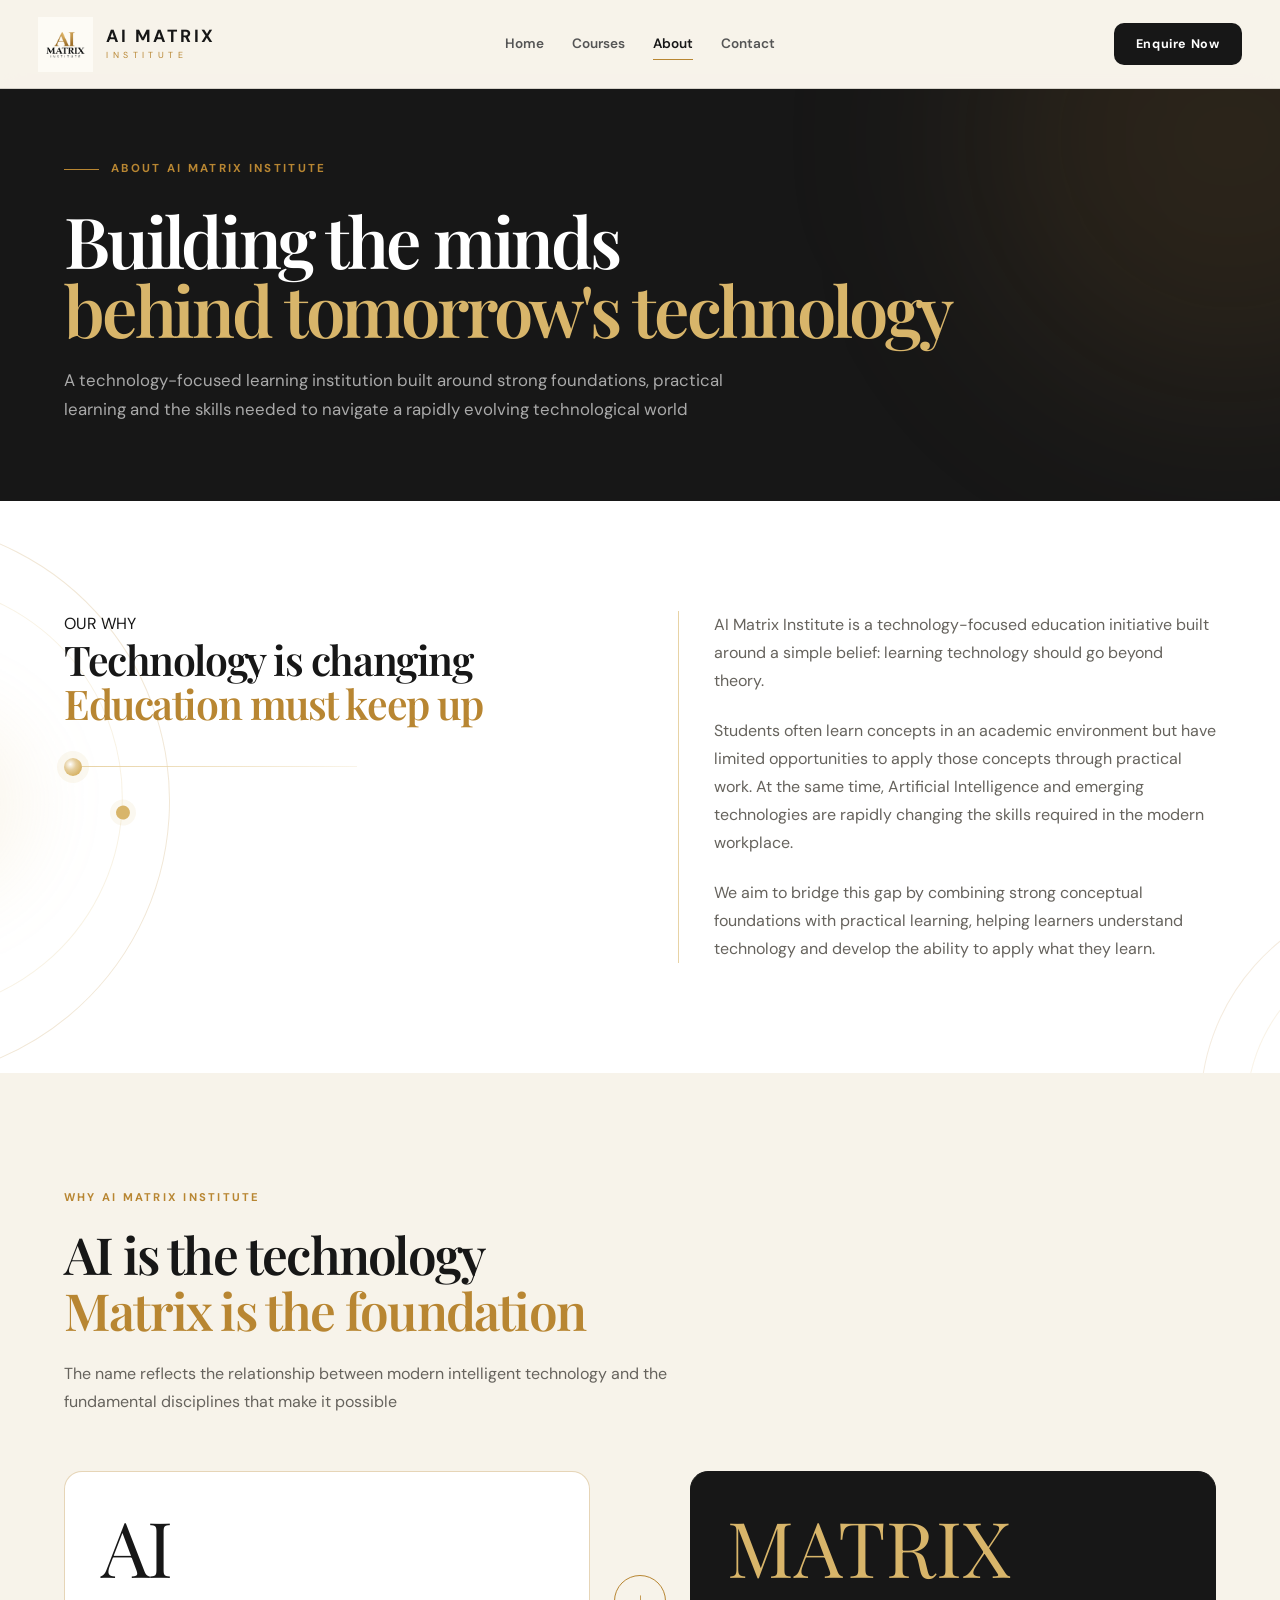
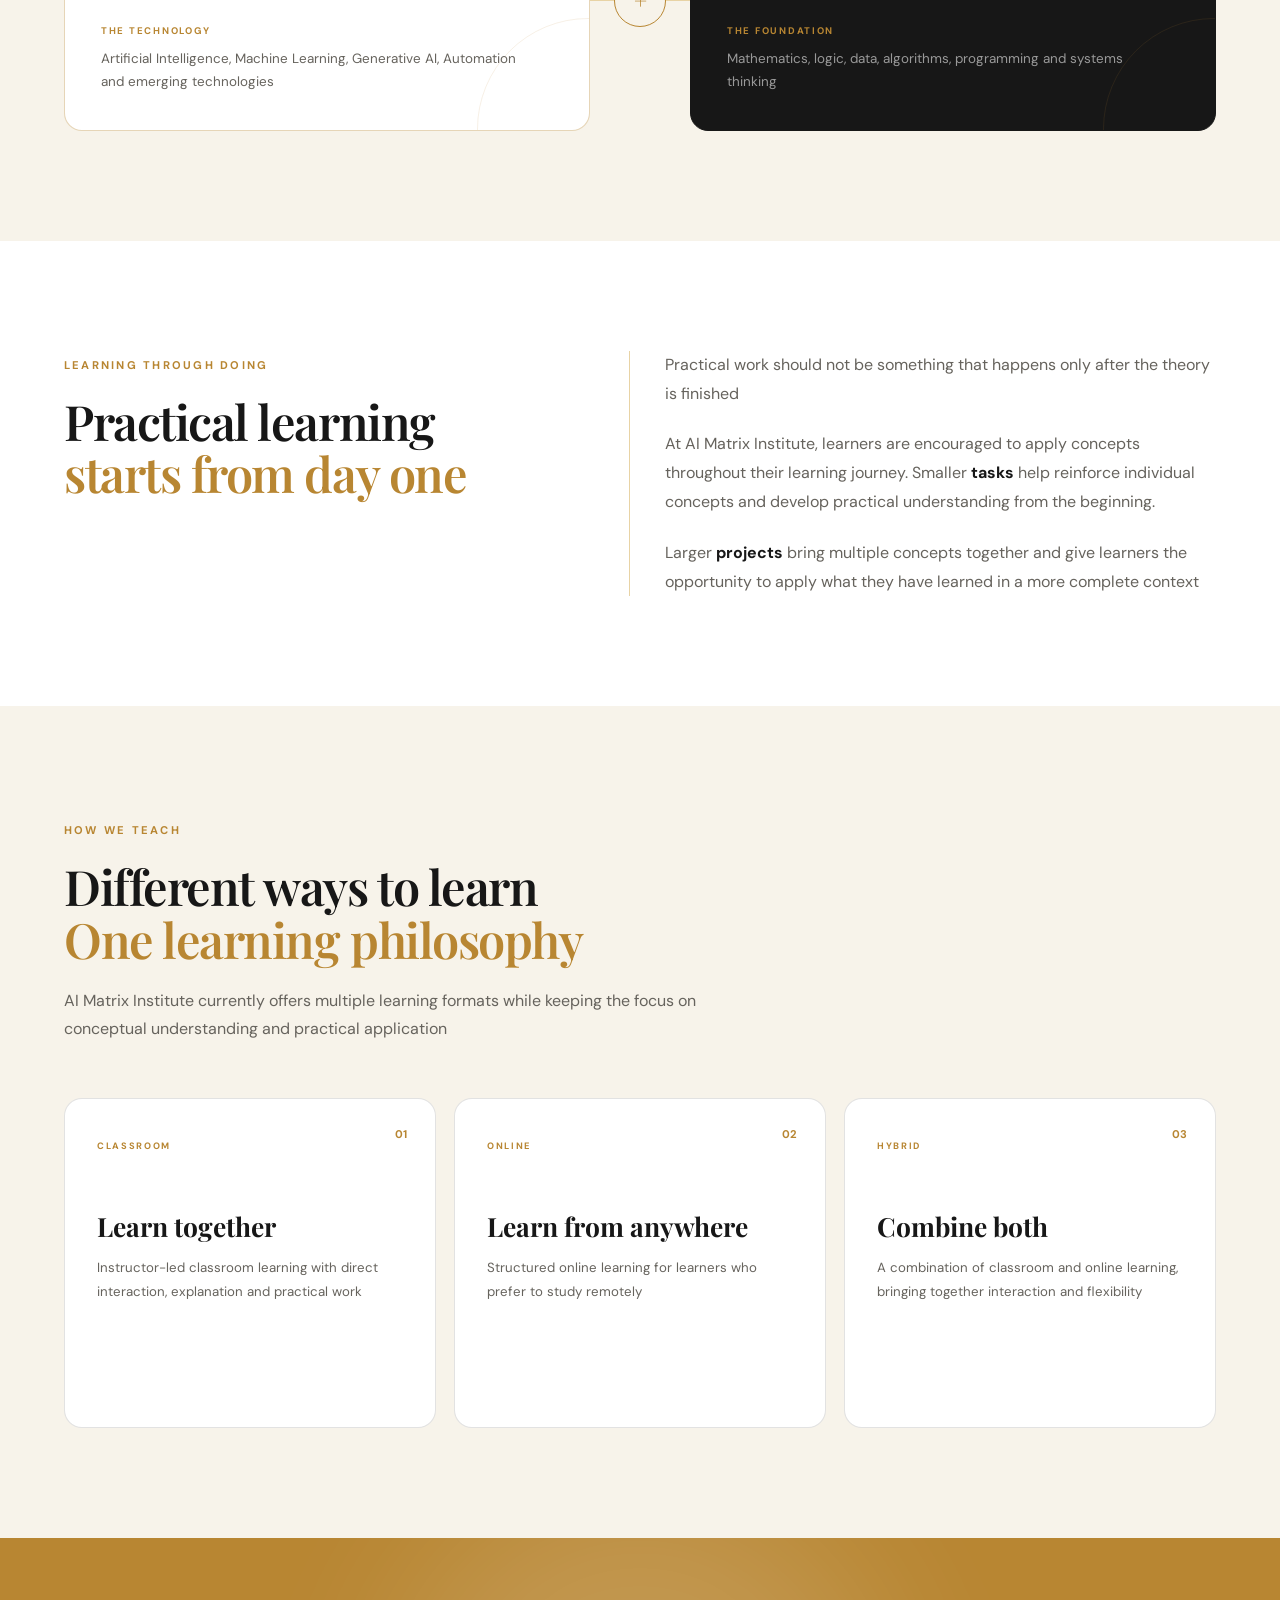
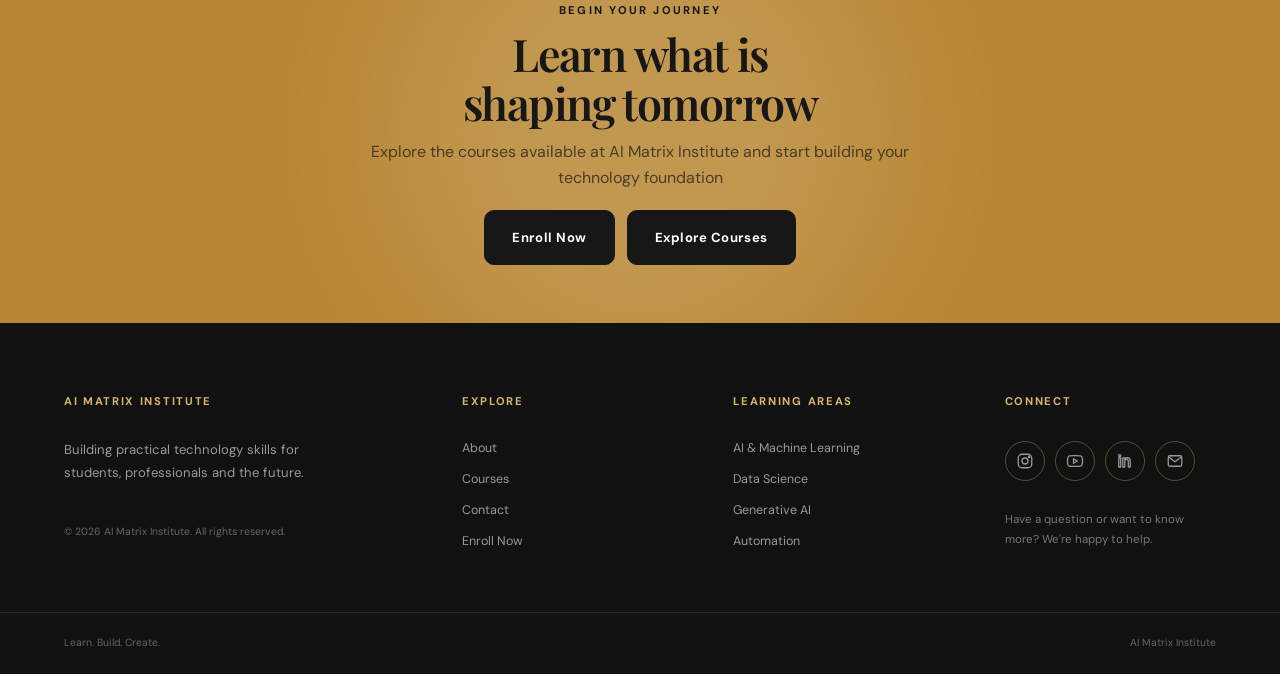
==== commit 5144266e: "Add files via upload" ====
--- a/about.html
+++ b/about.html
@@ -113,7 +113,7 @@
                         </span>
 
                         <span class="about-hero-line">
-                            behind tomorrow's technology.
+                            behind tomorrow's technology
                         </span>
 
                     </h1>
@@ -127,7 +127,7 @@
                         A technology-focused learning institution
                         built around strong foundations, practical
                         learning and the skills needed to navigate
-                        a rapidly evolving technological world.
+                        a rapidly evolving technological world
 
                     </p>
 
@@ -182,10 +182,10 @@
 
                     <h2 class="about-story-title">
 
-                        Technology is changing.
+                        Technology is changing
 
                         <span>
-                            Education must keep up.
+                            Education must keep up
                         </span>
 
                     </h2>
@@ -268,10 +268,10 @@
 
                     <h2>
 
-                        AI is the technology.
+                        AI is the technology
 
                         <span>
-                            Matrix is the foundation.
+                            Matrix is the foundation
                         </span>
 
                     </h2>
@@ -281,7 +281,7 @@
 
                         The name reflects the relationship between
                         modern intelligent technology and the fundamental
-                        disciplines that make it possible.
+                        disciplines that make it possible
 
                     </p>
 
@@ -314,7 +314,7 @@
 
                                 Artificial Intelligence, Machine Learning,
                                 Generative AI, Automation and emerging
-                                technologies.
+                                technologies
 
                             </p>
 
@@ -355,7 +355,7 @@
                             <p>
 
                                 Mathematics, logic, data, algorithms,
-                                programming and systems thinking.
+                                programming and systems thinking
 
                             </p>
 
@@ -394,7 +394,7 @@
                         Practical learning
 
                         <span>
-                            starts from day one.
+                            starts from day one
                         </span>
 
                     </h2>
@@ -410,7 +410,7 @@
                     <p>
 
                         Practical work should not be something that happens
-                        only after the theory is finished.
+                        only after the theory is finished
 
                     </p>
 
@@ -431,7 +431,7 @@
                         Larger <strong>projects</strong> bring multiple
                         concepts together and give learners the opportunity
                         to apply what they have learned in a more complete
-                        context.
+                        context
 
                     </p>
 
@@ -463,10 +463,10 @@
 
                     <h2>
 
-                        Different ways to learn.
+                        Different ways to learn
 
                         <span>
-                            One learning philosophy.
+                            One learning philosophy
                         </span>
 
                     </h2>
@@ -476,7 +476,7 @@
 
                         AI Matrix Institute currently offers multiple
                         learning formats while keeping the focus on
-                        conceptual understanding and practical application.
+                        conceptual understanding and practical application
 
                     </p>
 
@@ -504,14 +504,14 @@
 
 
                         <h3>
-                            Learn together.
+                            Learn together
                         </h3>
 
 
                         <p>
 
                             Instructor-led classroom learning with direct
-                            interaction, explanation and practical work.
+                            interaction, explanation and practical work
 
                         </p>
 
@@ -534,14 +534,14 @@
 
 
                         <h3>
-                            Learn from anywhere.
+                            Learn from anywhere
                         </h3>
 
 
                         <p>
 
                             Structured online learning for learners who
-                            prefer to study remotely.
+                            prefer to study remotely
 
                         </p>
 
@@ -564,14 +564,14 @@
 
 
                         <h3>
-                            Combine both.
+                            Combine both
                         </h3>
 
 
                         <p>
 
                             A combination of classroom and online learning,
-                            bringing together interaction and flexibility.
+                            bringing together interaction and flexibility
 
                         </p>
 
@@ -627,7 +627,7 @@
                     Learn what is
 
                     <span>
-                        shaping tomorrow.
+                        shaping tomorrow
                     </span>
 
                 </h2>
@@ -640,7 +640,7 @@
 
                     Explore the courses available at
                     AI Matrix Institute and start building
-                    your technology foundation.
+                    your technology foundation
 
                 </p>
 
--- a/css/style.css
+++ b/css/style.css
@@ -44,6 +44,10 @@
 
 html {
     scroll-behavior: smooth;
+
+    /* Prevents fixed navbar from covering
+       sections when using anchor links */
+    scroll-padding-top: 100px;
 }
 
 
@@ -53,6 +57,12 @@
     color: var(--black);
     line-height: 1.6;
     overflow-x: hidden;
+
+    /*
+     * Navbar is fixed, so reserve its height
+     * in the normal document flow.
+     */
+    padding-top: 88px;
 }
 
 
@@ -135,10 +145,17 @@
 
 .site-navbar,
 .navbar {
-    position: relative;
+    position: fixed;
+    top: 0;
+    left: 0;
+    right: 0;
+    width: 100%;
     z-index: 1000;
+
     background: rgba(247, 243, 234, 0.94);
     backdrop-filter: blur(15px);
+    -webkit-backdrop-filter: blur(15px);
+
     border-bottom: 1px solid var(--border);
 }
 
@@ -1905,6 +1922,7 @@
 
 /* =========================================================
    ABOUT HERO
+   MATCHES COURSES HERO EXACTLY
    ========================================================= */
 
 .about-page-hero {
@@ -1925,16 +1943,14 @@
 }
 
 
-/* =========================================================
-   ABOUT HERO HEADING
-   ========================================================= */
+/* ================= ABOUT HERO HEADING ================= */
 
 .about-page-hero .page-hero-content h1,
 .about-page-hero .about-hero-title {
-    max-width: 1000px;
+    max-width: 950px;
     margin: 0;
-    font-size: clamp(3rem, 5.5vw, 5.4rem);
-    line-height: 0.98;
+    font-size: clamp(3.4rem, 6vw, 5.6rem);
+    line-height: 0.99;
     letter-spacing: -0.045em;
 }
 
@@ -1962,8 +1978,8 @@
 
 .about-page-hero .page-hero-content p {
     max-width: 680px;
-    margin-top: 25px;
-    line-height: 1.75;
+    margin-top: 22px;
+    line-height: 1.7;
 }
 
 
@@ -2140,8 +2156,17 @@
 
 .courses-grid {
     display: grid;
-    grid-template-columns: repeat(2, 1fr);
+    grid-template-columns: repeat(2, minmax(0, 1fr));
     gap: 22px;
+
+    /*
+     * IMPORTANT:
+     * Every row must have the same height.
+     * The tallest card determines the row height,
+     * and all cards stretch to fill that row.
+     */
+    align-items: stretch;
+    grid-auto-rows: 1fr;
 }
 
 
@@ -2150,13 +2175,24 @@
    ========================================================= */
 
 .course-card {
-    min-height: 650px;
+    /*
+     * The grid controls the height.
+     * Do not allow individual cards to become
+     * different heights based on their content.
+     */
+    height: 100%;
+    min-height: 0;
+
     background: var(--white);
     border: 1px solid var(--border);
     padding: 34px;
     position: relative;
     border-radius: var(--radius);
     color: var(--black);
+
+    display: flex;
+    flex-direction: column;
+
     transition:
         transform 0.35s ease,
         border-color 0.35s ease,
@@ -2205,6 +2241,7 @@
     justify-content: space-between;
     align-items: center;
     gap: 20px;
+    flex-shrink: 0;
 }
 
 
@@ -2242,6 +2279,15 @@
     margin-top: 42px;
     margin-bottom: 27px;
     background: rgba(255,255,255,0.55);
+    flex-shrink: 0;
+}
+
+
+.course-symbol img {
+    width: 100%;
+    height: 100%;
+    object-fit: contain;
+    border-radius: calc(var(--radius-small) - 2px);
 }
 
 
@@ -2255,6 +2301,7 @@
     line-height: 1.2;
     margin-bottom: 15px;
     color: var(--black);
+    flex-shrink: 0;
 }
 
 
@@ -2262,6 +2309,7 @@
     font-size: 0.86rem;
     line-height: 1.75;
     max-width: 500px;
+    flex-shrink: 0;
 }
 
 
@@ -2273,6 +2321,13 @@
     margin-top: 28px;
     padding-top: 20px;
     border-top: 1px solid var(--border);
+
+    /*
+     * Keeps the module section inside the card
+     * without affecting the equal card height.
+     */
+    flex: 1;
+    min-height: 0;
 }
 
 
@@ -2318,6 +2373,9 @@
 
 /* =========================================================
    COURSE META
+   Removed from active course cards.
+   Kept here only for backward compatibility with
+   any other page/component that may still use it.
    ========================================================= */
 
 .course-meta {
@@ -2341,6 +2399,8 @@
 
 /* =========================================================
    COURSE LINK
+   Removed from active course cards.
+   Kept here only for backward compatibility.
    ========================================================= */
 
 .course-link {
@@ -3208,6 +3268,7 @@
 
 /* =========================================================
    CONTACT PAGE
+   MATCHES COURSES HERO EXACTLY
    ========================================================= */
 
 .contact-page-hero {
@@ -3228,21 +3289,27 @@
 }
 
 
+/* ================= CONTACT HERO HEADING ================= */
+
 .contact-page-hero .page-hero-content h1 {
     max-width: 950px;
     margin: 0;
+    font-size: clamp(3.4rem, 6vw, 5.6rem);
+    line-height: 0.99;
+    letter-spacing: -0.045em;
 }
 
 
 .contact-page-hero .page-hero-content h1 span {
     display: block;
+    color: var(--gold-light);
 }
 
 
 .contact-page-hero .page-hero-content p {
-    max-width: 650px;
-    margin-top: 25px;
-    line-height: 1.75;
+    max-width: 680px;
+    margin-top: 22px;
+    line-height: 1.7;
 }
 
 
@@ -3829,12 +3896,18 @@
     }
 
 
+    /*
+     * Course cards remain equal height at tablet/desktop sizes.
+     */
     .courses-grid {
-        grid-template-columns: repeat(2, 1fr);
+        grid-template-columns: repeat(2, minmax(0, 1fr));
+        align-items: stretch;
+        grid-auto-rows: 1fr;
     }
 
 
     .course-card {
+        height: 100%;
         min-height: 670px;
     }
 
@@ -3897,6 +3970,17 @@
 
     .about-story-title {
         font-size: clamp(2.1rem, 3.5vw, 3rem);
+    }
+
+
+    .about-page-hero .page-hero-content h1,
+    .about-page-hero .about-hero-title {
+        font-size: clamp(3.2rem, 6vw, 5rem);
+    }
+
+
+    .contact-page-hero .page-hero-content h1 {
+        font-size: clamp(3.2rem, 6vw, 5rem);
     }
 
 
@@ -4074,6 +4158,8 @@
     }
 
 
+    /* ================= COURSES HERO ================= */
+
     .courses-page-hero {
         padding: 65px 0 70px;
     }
@@ -4087,6 +4173,59 @@
     .courses-page-hero .page-hero-content h1 {
         max-width: 900px;
         font-size: clamp(3rem, 6.5vw, 4.8rem);
+    }
+
+
+    /* ================= ABOUT HERO ================= */
+
+    .about-page-hero {
+        padding: 65px 0 70px;
+    }
+
+
+    .about-page-hero .page-hero-grid {
+        gap: 0;
+    }
+
+
+    .about-page-hero .page-hero-content h1,
+    .about-page-hero .about-hero-title {
+        max-width: 900px;
+        font-size: clamp(3rem, 6.5vw, 4.8rem);
+        line-height: 0.99;
+    }
+
+
+    .about-page-hero .page-hero-content p {
+        max-width: 680px;
+        margin-top: 22px;
+        line-height: 1.7;
+    }
+
+
+    /* ================= CONTACT HERO ================= */
+
+    .contact-page-hero {
+        padding: 65px 0 70px;
+    }
+
+
+    .contact-page-hero .page-hero-grid {
+        gap: 0;
+    }
+
+
+    .contact-page-hero .page-hero-content h1 {
+        max-width: 900px;
+        font-size: clamp(3rem, 6.5vw, 4.8rem);
+        line-height: 0.99;
+    }
+
+
+    .contact-page-hero .page-hero-content p {
+        max-width: 680px;
+        margin-top: 22px;
+        line-height: 1.7;
     }
 
 
@@ -4102,12 +4241,18 @@
     }
 
 
+    /*
+     * On smaller screens the cards become one column,
+     * so each card receives the same fixed minimum height.
+     */
     .courses-grid {
         grid-template-columns: 1fr;
+        grid-auto-rows: auto;
     }
 
 
     .course-card {
+        height: auto;
         min-height: 610px;
     }
 
@@ -4210,6 +4355,16 @@
 
     .section {
         padding: 75px 0;
+    }
+
+
+    body {
+        padding-top: 75px;
+    }
+
+
+    html {
+        scroll-padding-top: 85px;
     }
 
 
@@ -4792,10 +4947,15 @@
     .courses-grid {
         grid-template-columns: 1fr;
         gap: 18px;
-    }
-
-
+        grid-auto-rows: auto;
+    }
+
+
+    /*
+     * All four mobile cards use the same minimum height.
+     */
     .course-card {
+        height: auto;
         min-height: 650px;
         padding: 28px;
     }
@@ -4822,6 +4982,10 @@
     }
 
 
+    /*
+     * These are no longer used by the current course cards,
+     * but the rules remain harmless for legacy elements.
+     */
     .course-meta {
         left: 28px;
         bottom: 76px;
@@ -4897,22 +5061,24 @@
     /* ================= ABOUT ================= */
 
     .about-page-hero {
-        padding-top: 60px;
-        padding-bottom: 60px;
+        padding: 55px 0 60px;
     }
 
 
     .about-page-hero .page-hero-content h1,
     .about-page-hero .about-hero-title {
         max-width: 100%;
-        font-size: clamp(2.7rem, 10vw, 4.2rem);
-        line-height: 0.99;
+        font-size: 2rem;
+        line-height: 1.02;
+        letter-spacing: -0.045em;
     }
 
 
     .about-page-hero .page-hero-content p {
         margin-top: 20px;
-        font-size: 0.9rem;
+        font-size: 0.86rem;
+        line-height: 1.7;
+        max-width: 100%;
     }
 
 
@@ -5120,19 +5286,23 @@
     /* ================= CONTACT ================= */
 
     .contact-page-hero {
-        padding-top: 60px;
-        padding-bottom: 55px;
+        padding: 55px 0 60px;
     }
 
 
     .contact-page-hero .page-hero-content h1 {
         max-width: 100%;
+        font-size: 2rem;
+        line-height: 1.02;
+        letter-spacing: -0.045em;
     }
 
 
     .contact-page-hero .page-hero-content p {
         margin-top: 20px;
-        font-size: 0.9rem;
+        font-size: 0.86rem;
+        line-height: 1.7;
+        max-width: 100%;
     }
 
 
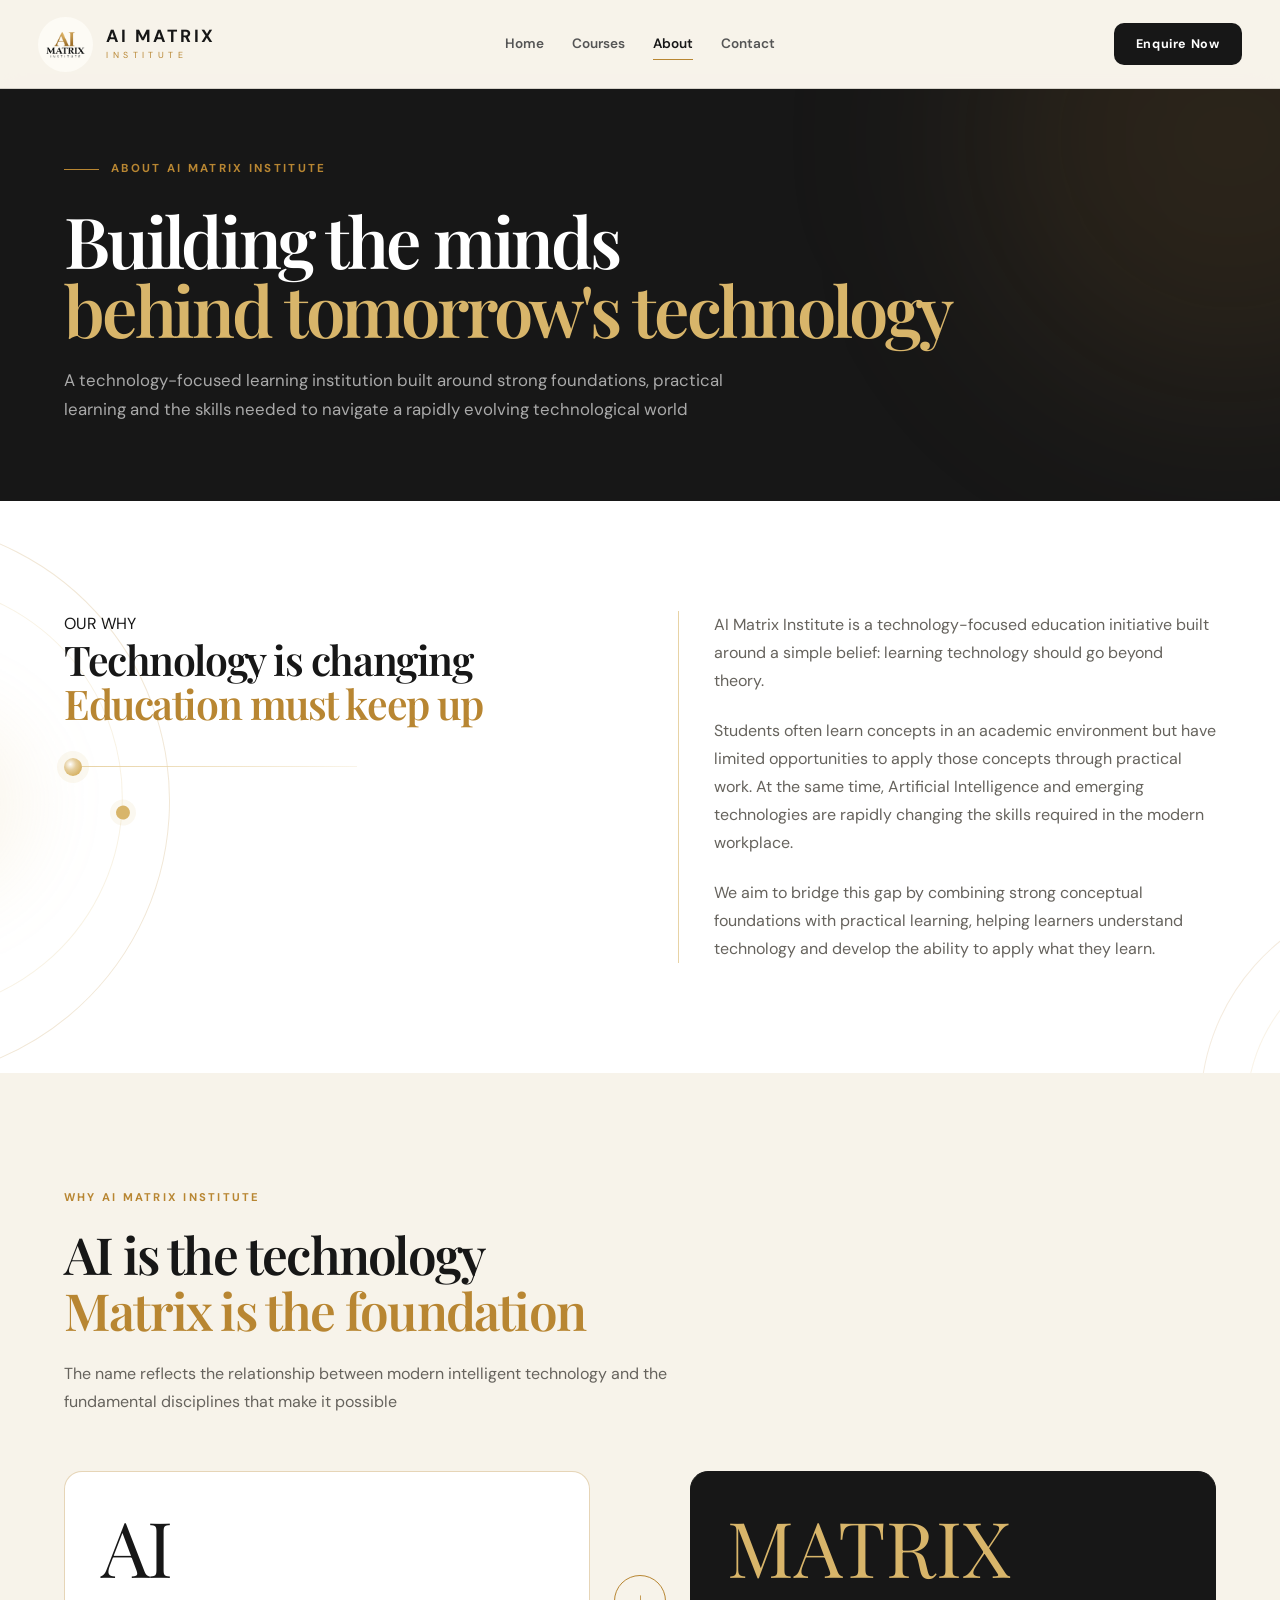
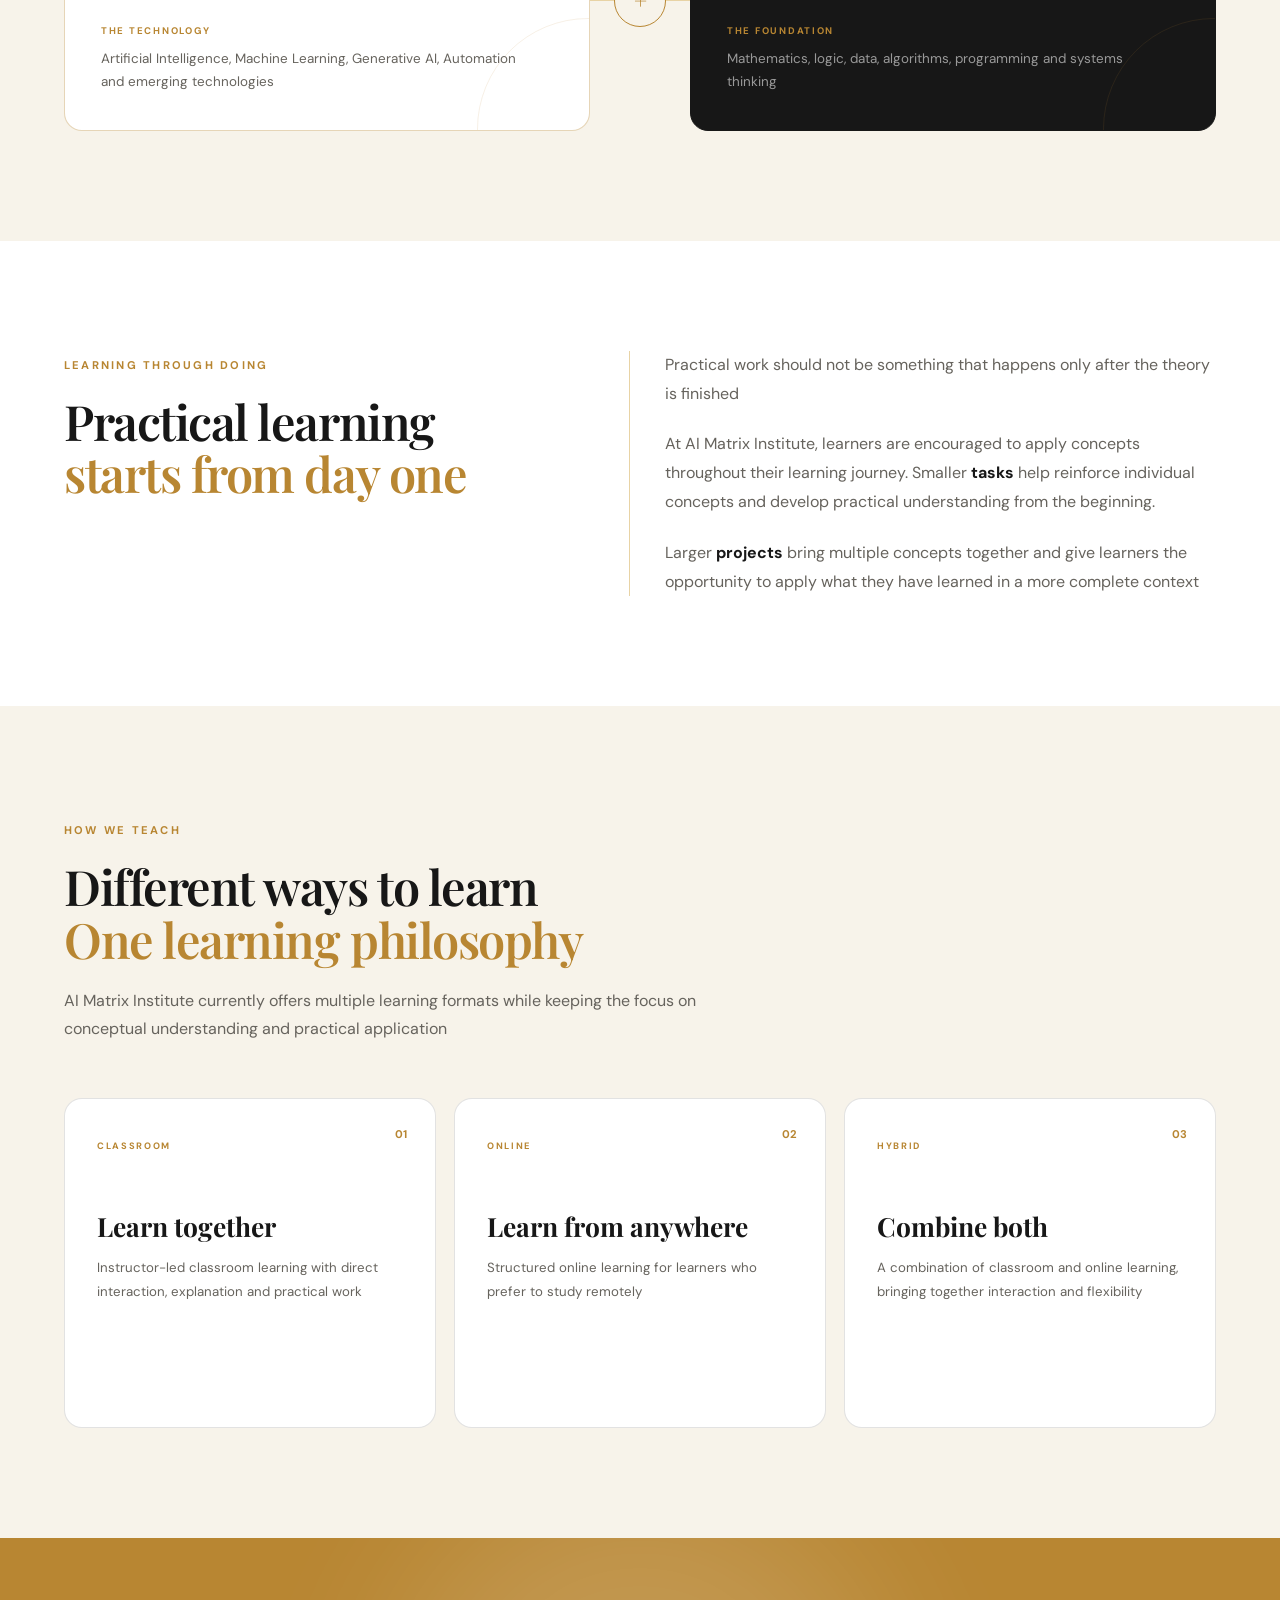
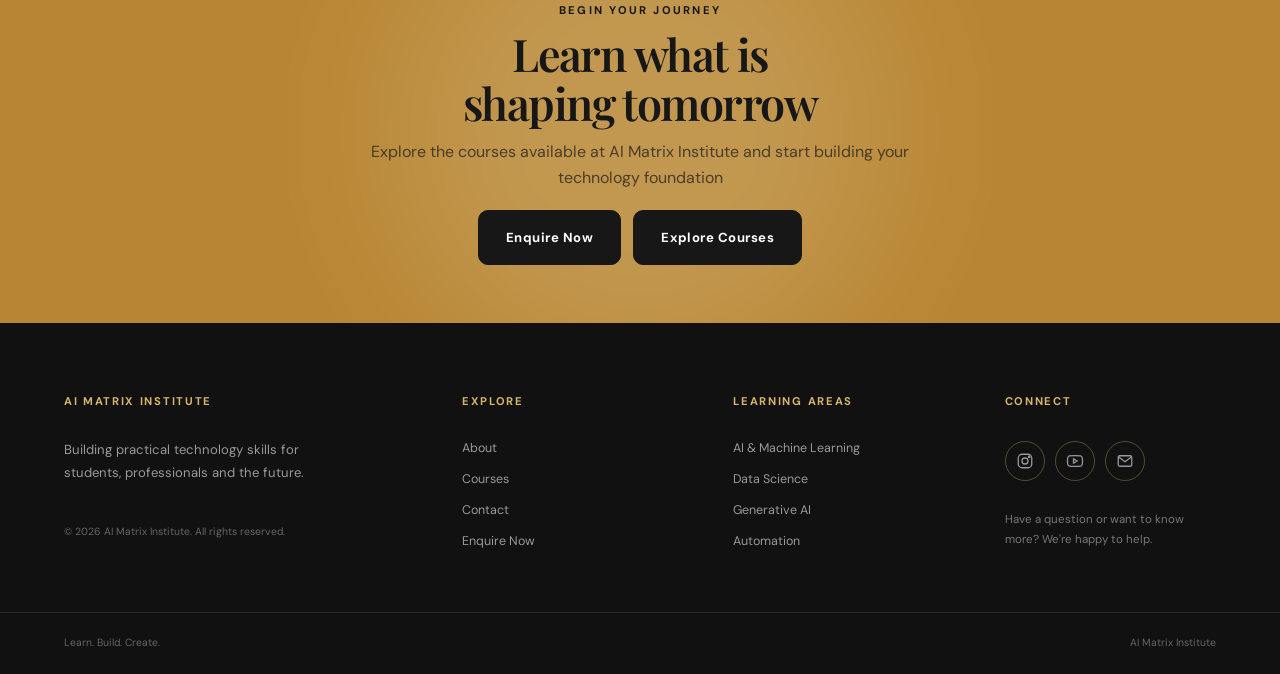
==== commit 673c8c25: "Update about.html" ====
--- a/about.html
+++ b/about.html
@@ -8,6 +8,7 @@
     <meta name="viewport"
         content="width=device-width, initial-scale=1.0">
 
+    <link rel="icon" type="image/png" href="assets/favicon.png">
 
     <!-- =====================================================
          SEO
@@ -652,10 +653,11 @@
 
 
                     <a
-                        href="enroll.html"
-                        class="btn btn-dark">
-
-                        Enroll Now
+                        href="#"
+                        class="btn btn-dark"
+                        data-enquiry-open>
+
+                        Enquire Now
 
                     </a>
 
@@ -694,4 +696,4 @@
 
 </body>
 
-</html>+</html>
--- a/css/style.css
+++ b/css/style.css
@@ -187,7 +187,8 @@
 .brand-logo {
     width: 55px;
     height: 55px;
-    object-fit: contain;
+    object-fit: cover;
+    border-radius: 50%;
 }
 
 
@@ -1594,6 +1595,7 @@
     line-height: 1.7;
     margin-top: 18px;
 }
+
 
 
 /* ================= FOOTER BOTTOM ================= */
@@ -3560,19 +3562,19 @@
 
 /* ================= MODAL SCROLLBAR ================= */
 
+/*
+ * Hide the scrollbar visually while keeping
+ * the enquiry form fully scrollable.
+ */
+
+.enquiry-modal-dialog {
+    scrollbar-width: none;
+    -ms-overflow-style: none;
+}
+
+
 .enquiry-modal-dialog::-webkit-scrollbar {
-    width: 6px;
-}
-
-
-.enquiry-modal-dialog::-webkit-scrollbar-track {
-    background: transparent;
-}
-
-
-.enquiry-modal-dialog::-webkit-scrollbar-thumb {
-    background: var(--gold-pale);
-    border-radius: 999px;
+    display: none;
 }
 
 
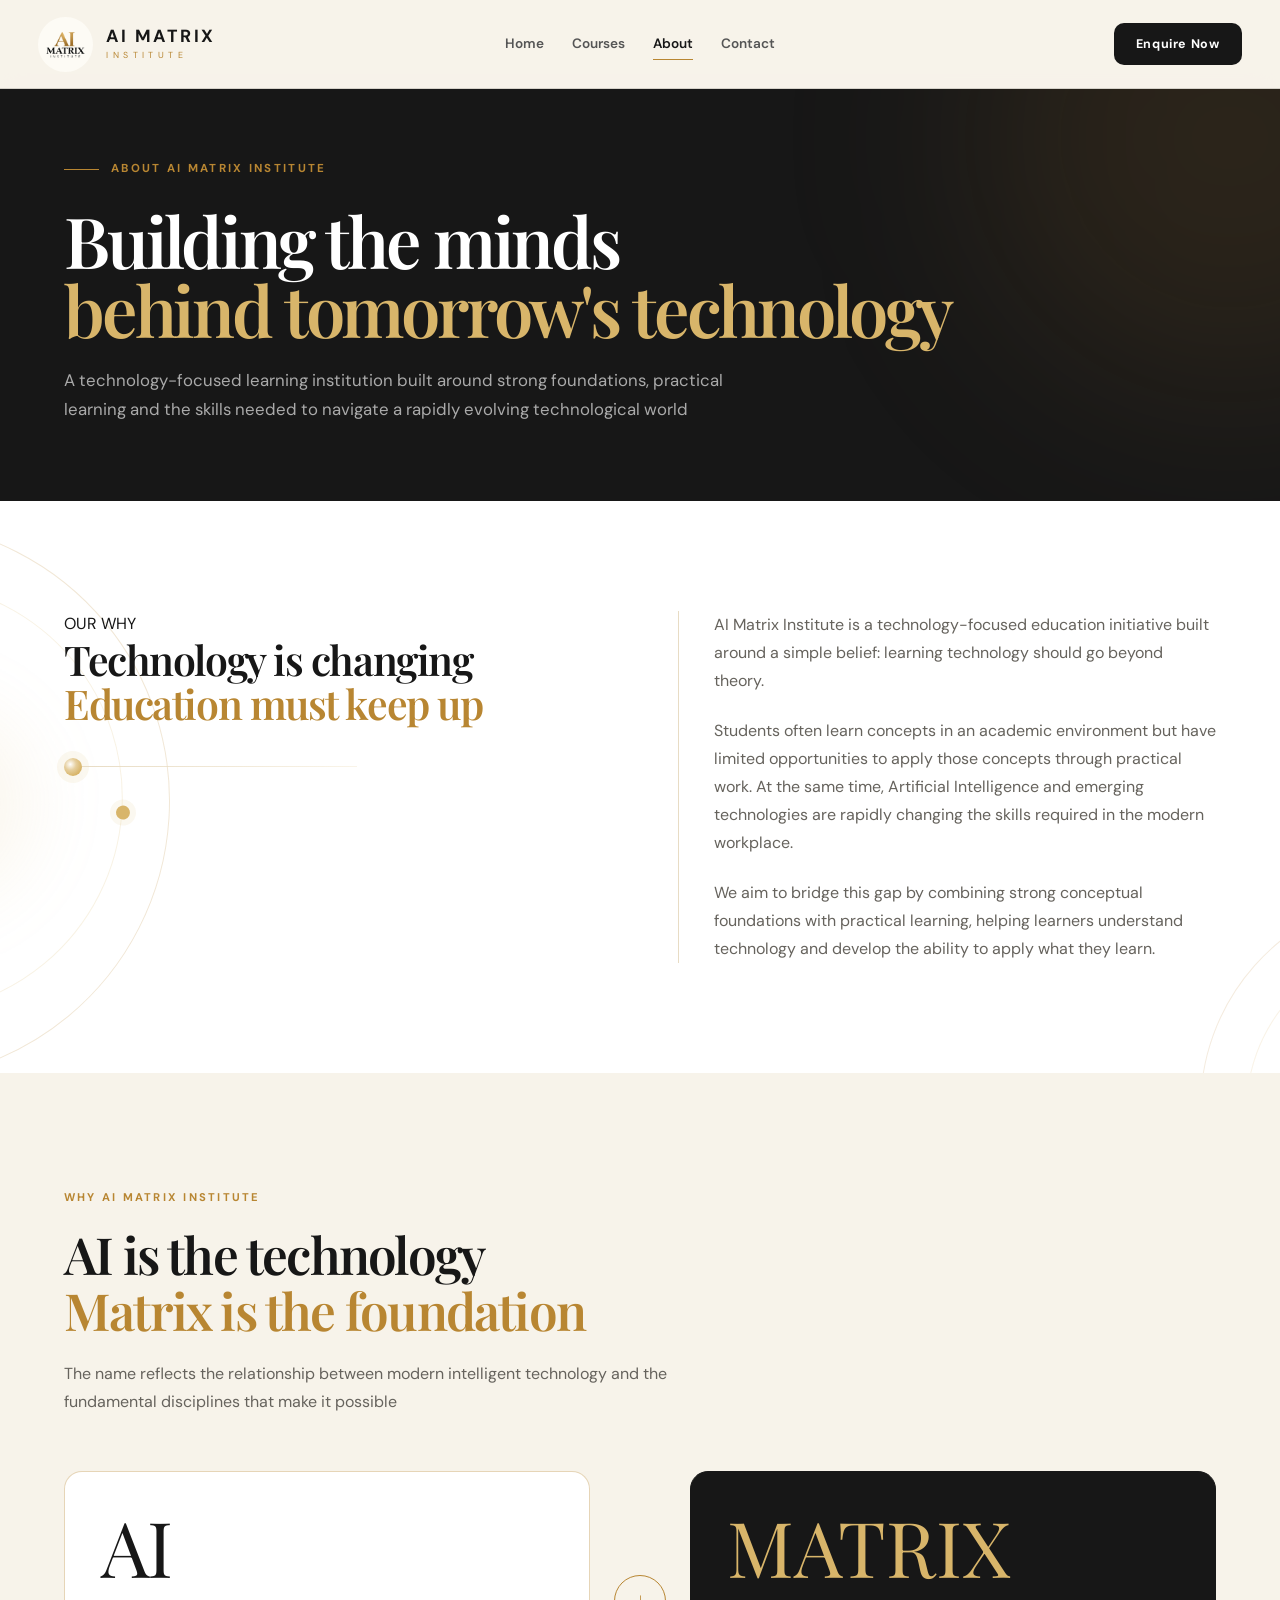
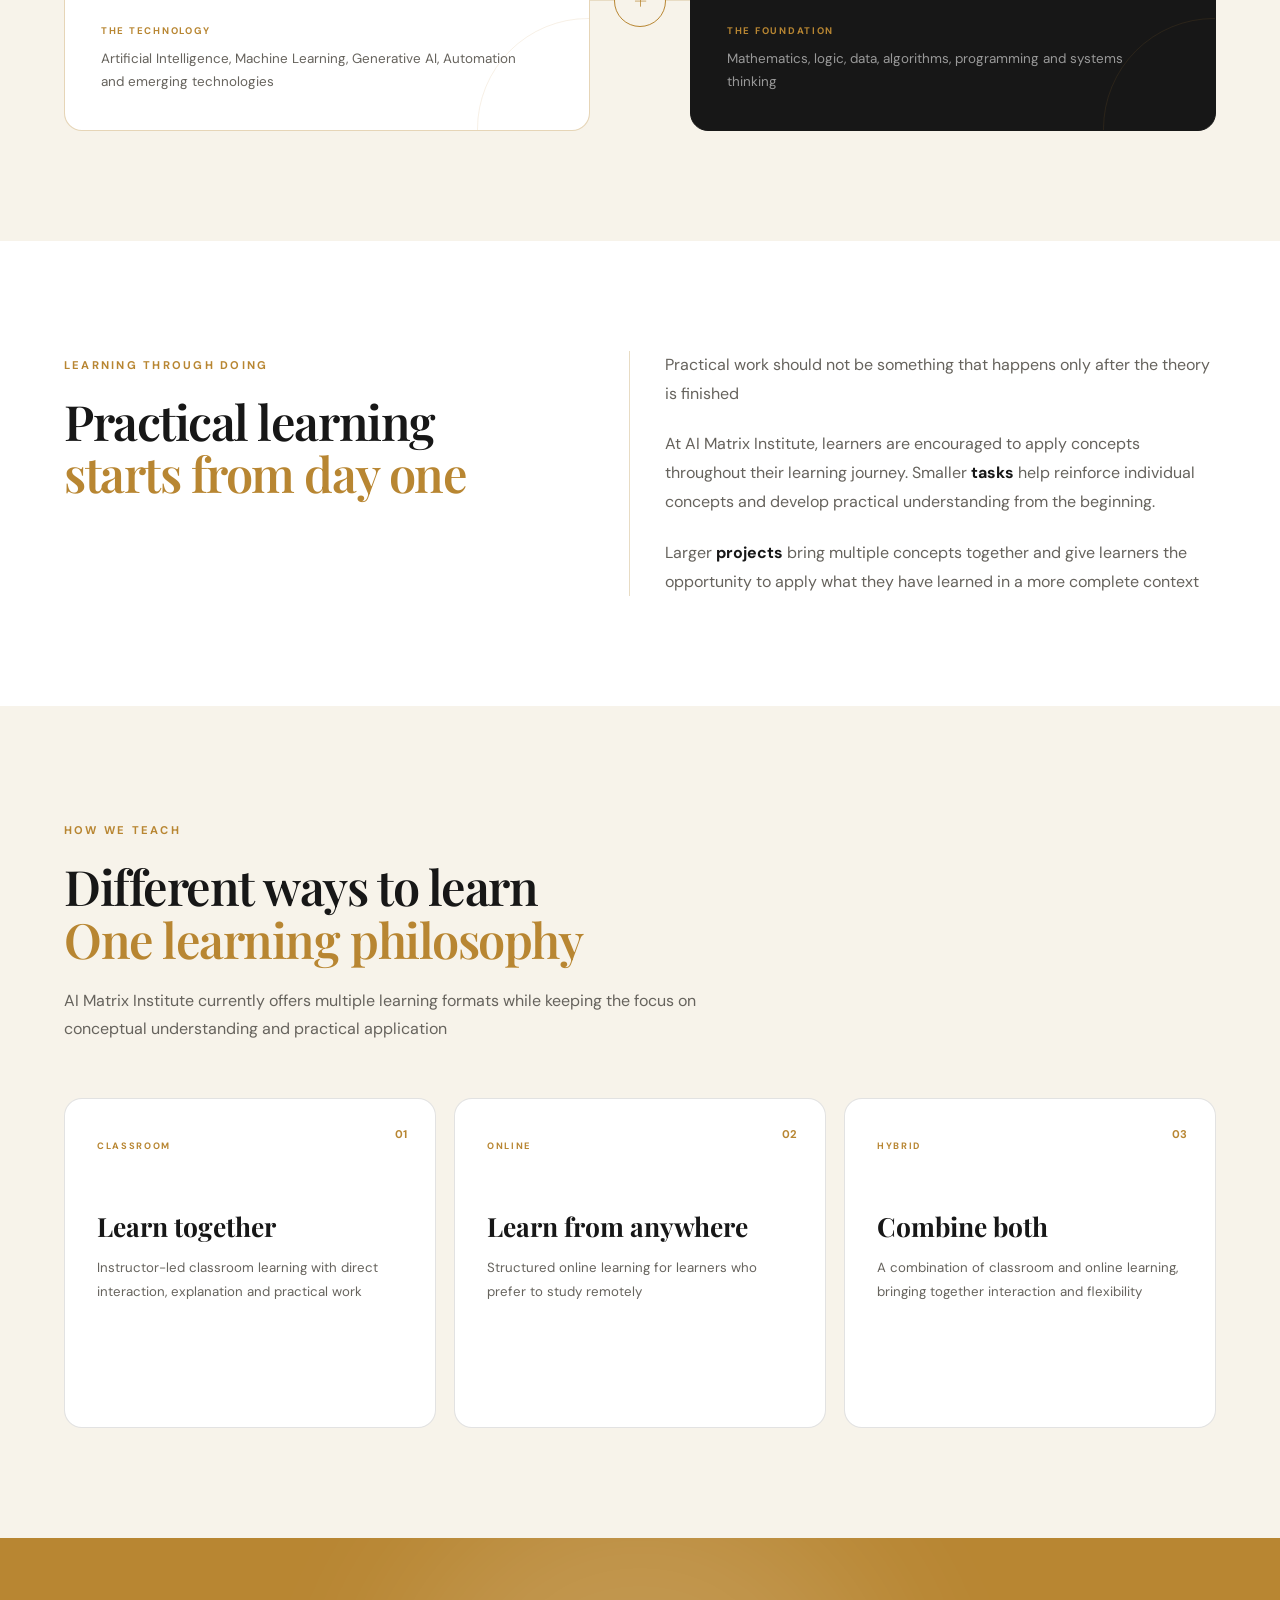
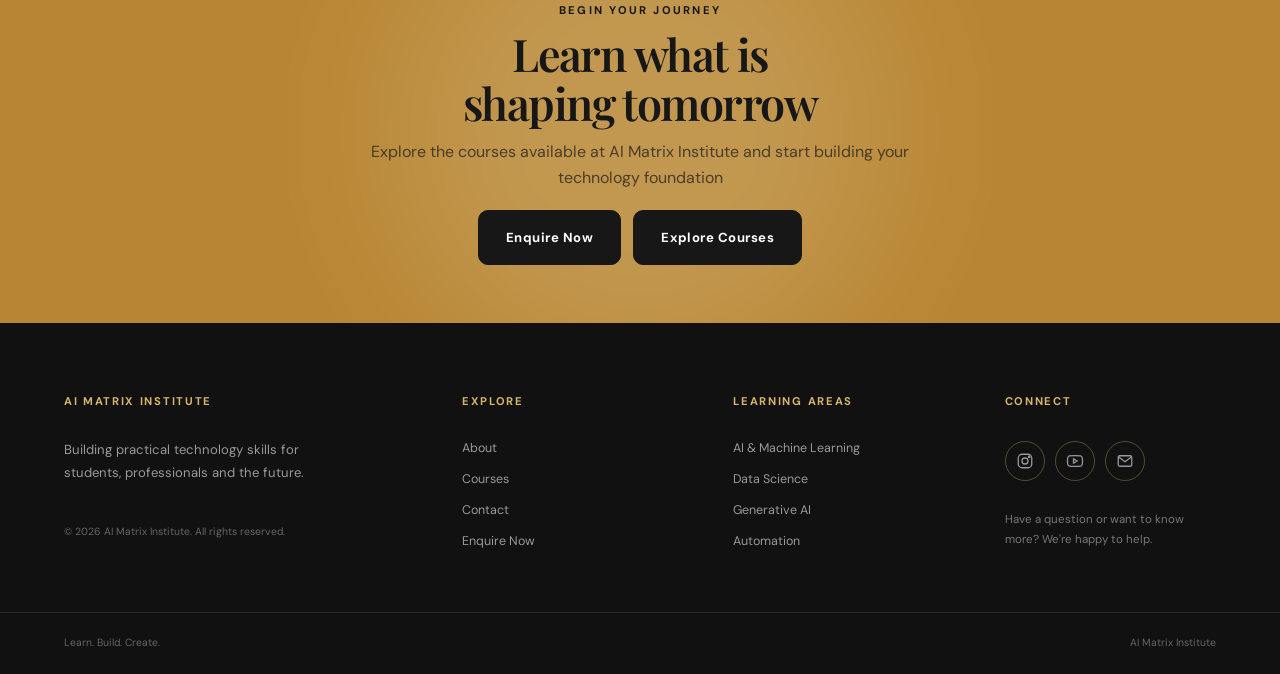
==== commit 07d0f2a2: "Add files via upload" ====
--- a/about.html
+++ b/about.html
@@ -696,4 +696,4 @@
 
 </body>
 
-</html>
+</html>
--- a/css/style.css
+++ b/css/style.css
@@ -21,7 +21,7 @@
 
     --gold: #B88632;
     --gold-light: #D8B56A;
-    --gold-pale: #E8D3A5;
+    --gold-pale: #E8DCC4;
 
     --border: rgba(23, 23, 23, 0.12);
 
@@ -757,21 +757,37 @@
 }
 
 
+/* =========================================================
+   CENTRAL BLACK CIRCLE
+   ========================================================= */
+
 .matrix-core-inner {
     width: 88px;
     height: 88px;
     border-radius: 50%;
     background: var(--black);
     border: 1px solid var(--gold);
+
     display: flex;
     align-items: center;
     justify-content: center;
+
+    /*
+     * Important:
+     * Prevents the institute name from ever
+     * visually escaping the black circle.
+     */
+    overflow: hidden;
+
     box-shadow:
         0 12px 35px rgba(23, 23, 23, 0.12);
+
     position: relative;
     z-index: 3;
 }
 
+
+/* ================= INNER GOLD RING ================= */
 
 .matrix-core-inner::before {
     content: "";
@@ -779,14 +795,59 @@
     inset: -7px;
     border-radius: 50%;
     border: 1px solid rgba(216, 181, 106, 0.20);
-}
-
+
+    /*
+     * The decorative ring should not interfere
+     * with the institute name.
+     */
+    pointer-events: none;
+}
+
+
+/* =========================================================
+   CENTRAL AI MATRIX INSTITUTE LABEL
+   ========================================================= */
 
 .matrix-core-label {
+    width: 72px;
+    max-width: 72px;
+
     color: var(--gold-light);
+
     font-family: "Playfair Display", serif;
-    font-size: 2.1rem;
-    line-height: 1;
+
+    /*
+     * Reduced from 2.1rem.
+     * The previous size was too large for
+     * the 88px black circle.
+     */
+    font-size: 0.82rem;
+
+    font-weight: 600;
+
+    /*
+     * Allows:
+     * AI MATRIX
+     * INSTITUTE
+     *
+     * to remain inside the circle.
+     */
+    line-height: 0.95;
+
+    text-align: center;
+
+    letter-spacing: -0.025em;
+
+    /*
+     * Keeps the text visually centered
+     * within the black core.
+     */
+    white-space: normal;
+    overflow-wrap: normal;
+    word-break: normal;
+
+    position: relative;
+    z-index: 4;
 }
 
 
@@ -1595,7 +1656,6 @@
     line-height: 1.7;
     margin-top: 18px;
 }
-
 
 
 /* ================= FOOTER BOTTOM ================= */
@@ -2282,6 +2342,7 @@
     margin-bottom: 27px;
     background: rgba(255,255,255,0.55);
     flex-shrink: 0;
+    overflow: hidden;
 }
 
 
@@ -4552,14 +4613,23 @@
     }
 
 
+    /* =====================================================
+       MOBILE CENTRAL BLACK CIRCLE
+       ===================================================== */
+
     .matrix-core-inner {
         width: 68px;
         height: 68px;
+        overflow: hidden;
     }
 
 
     .matrix-core-label {
-        font-size: 1.65rem;
+        width: 56px;
+        max-width: 56px;
+        font-size: 0.63rem;
+        line-height: 0.95;
+        letter-spacing: -0.025em;
     }
 
 
